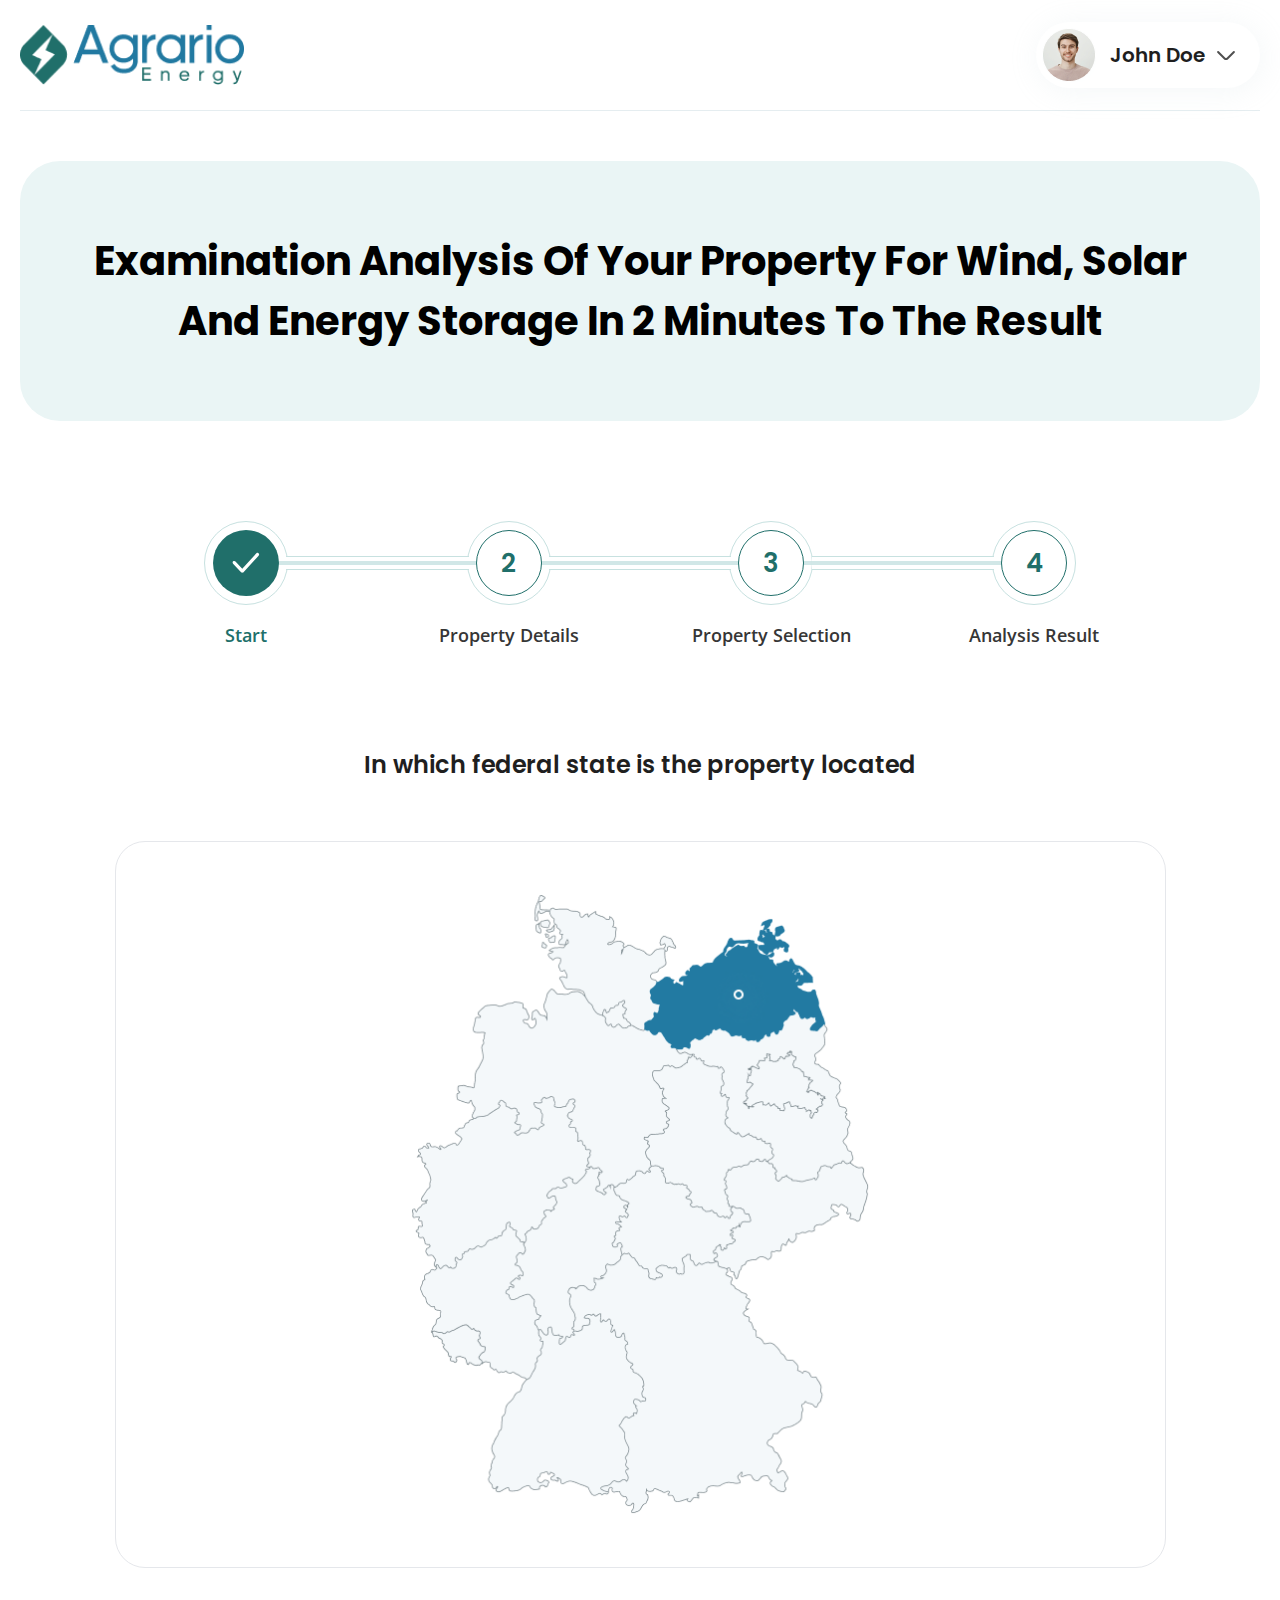
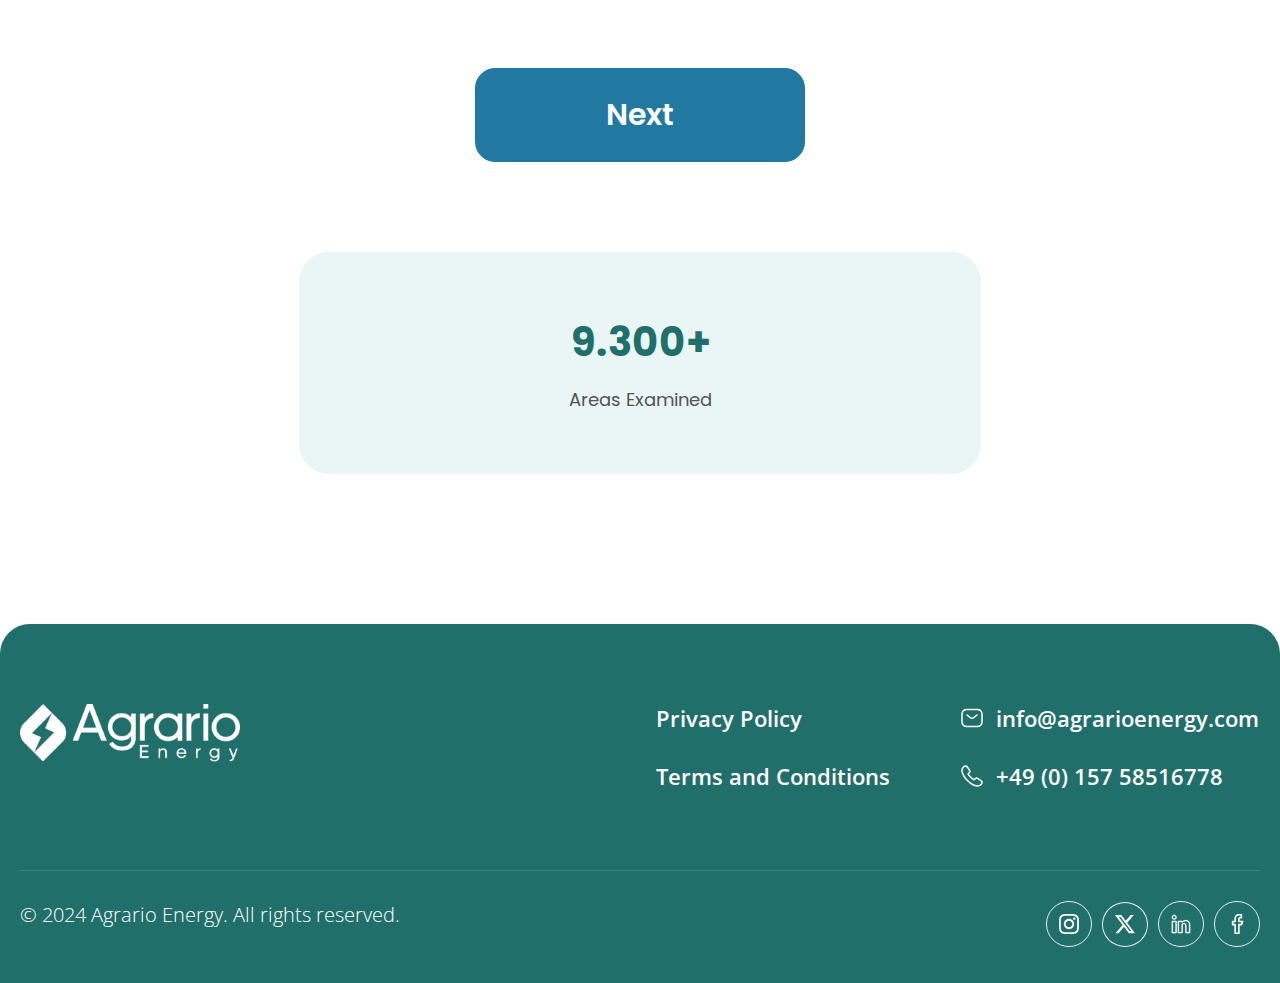
==== src/index.html @ be59f646 "v1" ====
<!DOCTYPE html>
<html lang="en">

<head>
    <meta charset="UTF-8">
    <meta name="viewport" content="width=device-width, initial-scale=1.0">

    <!-- google font  -->
    <link rel="preconnect" href="https://fonts.googleapis.com">
    <link rel="preconnect" href="https://fonts.gstatic.com" crossorigin>
    <link
        href="https://fonts.googleapis.com/css2?family=Open+Sans:ital,wght@0,300..800;1,300..800&family=Poppins:ital,wght@0,100;0,200;0,300;0,400;0,500;0,600;0,700;0,800;0,900;1,100;1,200;1,300;1,400;1,500;1,600;1,700;1,800;1,900&display=swap"
        rel="stylesheet">
    <title>Agrario</title>
    <link rel="stylesheet" href="./css/style.min.css">
</head>

<body>
    <!-- header start here  -->
    <header class="container px-5 font-poppins">
        <div class="flex items-center justify-end md:justify-between py-[22px] gap-14 md:gap-0 md:border-b border-b-gray-1">
            <div>
                <img src="./img/logo.png" class="w-[160px] md:w-56" alt="Logo">
            </div>
            <div class="relative">
                <!-- Profile Section with ID -->
                <div id="profileSection"
                    class="w-[44px] md:w-56 flex items-center gap-3.5 shadow-userboxshadow rounded-[60px] p-[6px] cursor-pointer"
                    onclick="toggleDropdown()">
                    <div><img src="./img/user.png" class="w-[44px] md:w-[54px]" alt="User"></div>
                    <div class="hidden md:flex items-center gap-2">
                        <h3 class="font-semibold text-black-1 text-xl">John Doe</h3>
                        <img src="./img/dropdown.svg" alt="Dropdown">
                    </div>
                </div>
    
                <!-- Dropdown Menu -->
                <div id="dropdownMenu"
                    class="absolute right-0 mt-2 w-48 bg-white border border-gray-200 rounded-lg shadow-lg hidden">
                    <ul class="py-2">
                        <li><a href="#" class="block px-4 py-2 text-gray-700 hover:bg-gray-100">Profile</a></li>
                        <li><a href="#" class="block px-4 py-2 text-gray-700 hover:bg-gray-100">Settings</a></li>
                        <li><a href="#" class="block px-4 py-2 text-gray-700 hover:bg-gray-100">Logout</a></li>
                    </ul>
                </div>
            </div>
        </div>
    </header>

    <main class="font-poppins">
        <!-- Examination start here -->
        <section class="pt-[8px] md:pt-8 lg:py-[50px] container px-5 ">
            <div class="bg-gray-2 rounded-3xl lg:rounded-[40px]">
                <h1
                    class="text-center font-semibold lg:font-bold text-[26px] lg:text-[32px] xl:text-[40px] max-w-6xl mx-auto px-5 py-[30px] lg:py-[70px] capitalize">
                    Examination analysis of your
                    property for wind, solar and energy storage In 2 minutes to the result</h1>
            </div>
        </section>

        <!-- wrapper  -->
        <div>
            <!-- Steps top start  -->
            <div class="py-10 xl:py-[50px] max-w-[1051px] mx-auto px-5 lg:px-0">
                <div
                    class="flex justify-between relative max-w-[335px] md:max-w-[728px] lg:max-w-[1004px] xl:max-w-full mx-auto">
                    <!-- start -->
                    <div id="step1-indicator" class="step-indicator flex-1">
                        <div class="relative">
                            <!-- img part  -->
                            <div
                                class="border border-[#C7E1E0] rounded-[50%] p-1 lg:p-2 w-[38px] h-[38px] lg:w-[84px] lg:h-[84px] mx-auto">
                                <span class="bg-green-1 rounded-[50%] w-full h-full flex items-center justify-center">
                                    <img src="./img/checkmark.svg" class="w-[18px] lg:w-10" alt="checkmark">
                                </span>

                            </div>
                            <!-- inner indicator  -->
                            <div
                                class="w-[57%] md:w-[82%] left-[72%] md:left-[59%] lg:w-[170.5px] xl:w-[182.5px] absolute top-1/2 lg:left-[166.5px] xl:left-[171.5px] -translate-y-1/2 z-10 border-t border-b border-[#C7E1E0] py-[2px] md:py-1 bg-white">
                                <span class="inner-indicator block h-[2px] md:h-1"></span>
                            </div>
                        </div>
                        <!-- step title  -->
                        <h4
                            class="text-center mt-4 font-semibold text-[12px] lg:text-lg text-gray-3 capitalize font-opensans">
                            start</h4>
                    </div>
                    <!-- property details -->
                    <div id="step2-indicator" class="step-indicator flex-1 ">
                        <div class="relative">
                            <!-- will be img part -->
                            <div
                                class="border border-[#C7E1E0] rounded-[50%] p-1 lg:p-2 w-[38px] h-[38px] lg:w-[84px] lg:h-[84px] mx-auto">
                                <span
                                    class="border border-green-1 bg-white rounded-[50%] w-full h-full flex items-center justify-center text-sm lg:text-[26px] text-green-1 font-medium lg:font-semibold">2</span>
                            </div>
                            <!-- inner indicator  -->
                            <div
                                class="w-[57%] md:w-[82%] left-[72%] md:left-[59%] lg:w-[170.5px] xl:w-[182.5px] absolute top-1/2 lg:left-[166.5px] xl:left-[171.5px] -translate-y-1/2 z-10 border-t border-b border-[#C7E1E0] py-[2px] md:py-1 bg-white">
                                <span class="inner-indicator block h-[2px] md:h-1"></span>
                            </div>
                        </div>
                        <!-- step title  -->
                        <h4
                            class="text-center mt-4 font-semibold text-[12px] lg:text-lg text-gray-3 capitalize font-opensans">
                            property details</h4>
                    </div>
                    <!-- property selection -->
                    <div id="step3-indicator" class="step-indicator flex-1 relative">
                        <div class="relative">
                            <div
                                class="border border-[#C7E1E0] rounded-[50%] p-1 lg:p-2 w-[38px] h-[38px] lg:w-[84px] lg:h-[84px] mx-auto">
                                <span
                                    class="border border-green-1 bg-white rounded-[50%] w-full h-full flex items-center justify-center text-sm lg:text-[26px] text-green-1 font-medium lg:font-semibold">3</span>
                            </div>
                            <div
                                class="w-[57%] md:w-[82%] left-[71%] md:left-[59%] lg:w-[170.5px] xl:w-[182.5px] absolute top-1/2 lg:left-[166.5px] xl:left-[171.5px] -translate-y-1/2 z-10 border-t border-b border-[#C7E1E0] py-[2px] md:py-1 bg-white">
                                <span class="inner-indicator block h-[2px] md:h-1"></span>
                            </div>
                        </div>
                        <h4
                            class="text-center mt-4 font-semibold text-[12px] lg:text-lg text-gray-3 capitalize font-opensans">
                            property
                            selection</h4>
                    </div>
                    <!-- analysis result -->
                    <div id="step4-indicator" class="step-indicator flex-1  self-end">
                        <div
                            class="border border-[#C7E1E0] rounded-[50%] p-1 lg:p-2 w-[38px] h-[38px] lg:w-[84px] lg:h-[84px] mx-auto">
                            <span
                                class="border border-green-1 bg-white rounded-[50%] w-full h-full flex items-center justify-center text-sm lg:text-[26px] text-green-1 font-medium lg:font-semibold">4</span>
                        </div>
                        <h4
                            class="text-center mt-4 font-semibold text-[12px] lg:text-lg text-gray-3 capitalize font-opensans">
                            analysis
                            result</h4>
                    </div>
                    <!-- main bar  -->
                    <span
                        class="main-progress-bar block bg-[#D1E7E7] w-[76%] absolute top-[21%] md:top-[27%] lg:top-[33%] left-1/2 -translate-x-1/2 -translate-y-1/2 -z-10 h-[2px] md:h-1">
                        <span class="block bg-green-1 w-[0%] h-full"></span>
                    </span>
                </div>
            </div>
            <!-- Steps top end -->


            <!-- steps wrapper start  -->
            <div class="">
                <!-- single item start  -->
                <div id="step1" class="step-content">
                    <div class="lg:py-[50px] max-w-[1051px] mx-auto px-5 lg:px-0">
                        <h2 class="text-base md:text-2xl text-black-1 font-semibold text-center">In which federal state
                            is
                            the
                            property located
                        </h2>
                        <div
                            class="max-w-[1051px] border border-[max-w-[1051px]] rounded-[30px] flex items-center justify-center py-8 md:py-[53px] mt-[30px] lg:mt-[60px]">
                            <img src="./img/map.png" class="max-w-[221px] md:max-w-[457px]" alt="Map">
                        </div>


                    </div>
                    <div class="py-10 lg:py-0 xl:py-[50px] text-center">
                        <button onclick="nextStep()"
                            class="text-white text-[22px] xl:text-3xl font-semibold px-[130px] py-[22px] lg:py-[28px] bg-green-2 hover:bg-black-1 rounded-[20px] inline-block border border-green-2">Next</button>
                    </div>

                </div>
                <!-- single item end  -->
                <!-- single item start  -->
                <div id="step2" class="step-content hidden">
                    <div class="lg:py-[50px] container px-5">
                        <h2 class="text-base md:text-2xl text-black-1 font-semibold text-center">Which category best
                            fits
                            your property?
                        </h2>
                        <div
                            class="flex gap-2 md:gap-5 xl:gap-8 2xl:gap-10 mt-9 lg:mt-[60px] overflow-x-scroll lg:overflow-hidden">
                            <div
                                class="flex-shrink-0 w-[45%] sm:w-[50%] lg:w-[23%] p-[7px] lg:p-4 pb-[6px] shadow-userboxshadow rounded-[20px] lg:rounded-[30px] border border-[#E7F2F8]">
                                <img src="./img/arable-land.png" class="w-full rounded-2xl lg:rounded-[26px]"
                                    alt="arable-land">
                                <h2
                                    class="py-[14px] lg:py-8 text-center font-semibold capitalize text-base lg:text-lg 2xl:text-2xl text-gray-3">
                                    arable land</h2>
                            </div>
                            <div
                                class="flex-shrink-0 w-[45%] sm:w-[50%] lg:w-[23%] p-[7px] lg:p-4 pb-[6px] shadow-userboxshadow rounded-[20px] lg:rounded-[30px] border border-[#E7F2F8]">
                                <img src="./img/grassland.png" class="w-full rounded-2xl lg:rounded-[26px]"
                                    alt="grassland">
                                <h2
                                    class="py-[14px] lg:py-8 text-center font-semibold capitalize text-base lg:text-lg 2xl:text-2xl text-gray-3">
                                    grassland</h2>
                            </div>
                            <div
                                class="flex-shrink-0 w-[45%] sm:w-[50%] lg:w-[23%] p-[7px] lg:p-4 pb-[6px] shadow-userboxshadow rounded-[20px] lg:rounded-[30px] border border-[#E7F2F8]">
                                <img src="./img/wald.png" class="w-full rounded-2xl lg:rounded-[26px]" alt="wald">
                                <h2
                                    class="py-[14px] lg:py-8 text-center font-semibold capitalize text-base lg:text-lg 2xl:text-2xl text-gray-3">
                                    Wald</h2>
                            </div>
                            <div
                                class="flex-shrink-0 w-[45%] sm:w-[50%] lg:w-[23%] p-[7px] lg:p-4 pb-[6px] shadow-userboxshadow rounded-[20px] lg:rounded-[30px] border border-[#E7F2F8]">
                                <img src="./img/miscellaneous.png" class="w-full rounded-2xl lg:rounded-[26px]"
                                    alt="Miscellaneous">
                                <h2
                                    class="py-[14px] lg:py-8 text-center font-semibold capitalize text-base lg:text-lg 2xl:text-2xl text-gray-3">
                                    Miscellaneous</h2>
                            </div>
                        </div>

                    </div>
                    <div class="py-10 lg:py-0 xl:py-[50px] max-w-[682px] mx-auto px-5">
                        <div class="flex flex-col-reverse md:flex-row items-center justify-between gap-[22px] text-center">
                            <button onclick="previousStep()"
                                class="w-full md:w-auto text-green-2 hover:text-white text-[22px] xl:text-3xl font-semibold flex-1 py-[22px] lg:py-[28px] bg-transparent hover:bg-black-1 rounded-[20px] block border border-green-2">Back</button>
                            <button onclick="nextStep()"
                                class="w-full md:w-auto text-white text-[22px] xl:text-3xl font-semibold flex-1 py-[22px] lg:py-[28px] bg-green-2 hover:bg-black-1 rounded-[20px] block border border-green-2">Next</button>
                        </div>
                    </div>
                    
                </div>
                <!-- single item end  -->
                <!-- single item start  -->
                <div id="step3" class="step-content hidden">
                    <div class="lg:py-[50px] container px-5">
                        <h2 class="text-base md:text-2xl text-black-1 font-semibold text-center">Select your parcel on
                            the
                            map for
                            inspection
                        </h2>
                        <div class="mt-[30px] lg:mt-[60px]">
                            <img src="./img/googlemap1.png" class="w-full" alt="Google Map">
                        </div>


                    </div>
                    <div class="py-10 lg:py-0 xl:py-[50px] max-w-[682px] mx-auto px-5">
                        <div class="flex flex-col-reverse md:flex-row items-center justify-between gap-[22px] text-center">
                            <button onclick="previousStep()"
                                class="w-full md:w-auto text-green-2 hover:text-white text-[22px] xl:text-3xl font-semibold flex-1 py-[22px] lg:py-[28px] bg-transparent hover:bg-black-1 rounded-[20px] block border border-green-2">Back</button>
                            <button onclick="nextStep()"
                                class="w-full md:w-auto text-white text-[22px] xl:text-3xl font-semibold flex-1 py-[22px] lg:py-[28px] bg-green-2 hover:bg-black-1 rounded-[20px] block border border-green-2">Next</button>
                        </div>
                    </div>
                    
                </div>
                <!-- single item end  -->
                <!-- single item start  -->
                <div id="step4" class="step-content hidden">
                    <div class="lg:py-[50px] container px-5">
                        <div class="">
                            <img src="./img/googlemap3.png" class="w-full" alt="Google Map">
                        </div>
                    </div>
                    <div class="py-[50px] 2xl:pb-[150px] container px-5">
                        <div class="shadow-userboxshadow border border-[#E7F2F8] rounded-[30px] p-5 xl:p-10">
                            <!-- table box  -->
                            <div
                                class="grid grid-cols-1 lg:grid-cols-6 border border-[#C1D7E1] rounded-2xl lg:rounded-[20px]">
                                <div class="flex flex-row lg:flex-col">
                                    <p
                                        class="text-gray-3 font-opensans text-[15px] xl:text-lg font-normal p-5 xl:ps-10 lg:py-[29px] border-r border-b lg:border-b-0 border-[#C1D7E1] flex-1">
                                        Federal State
                                    </p>
                                    <h3
                                        class="text-gray-3 font-opensans text-[15px] xl:text-xl font-semibold p-5 xl:ps-10 lg:py-[29px] border-b lg:border-b-0 lg:border-t lg:border-r border-[#C1D7E1] flex-1">
                                        NRW</h3>
                                </div>
                                <div class="flex flex-row lg:flex-col">
                                    <p
                                        class="text-gray-3 font-opensans text-[15px] xl:text-lg font-normal p-5 xl:ps-10 lg:py-[29px] border-r border-b lg:border-b-0 border-[#C1D7E1] flex-1">
                                        Community</p>
                                    <h3
                                        class=" tex-gray-3 font-opensans text-[15px] xl:text-xl font-semibold p-5 xl:ps-10 lg:py-[29px] border-b lg:border-b-0 lg:border-t lg:border-r border-[#C1D7E1] flex-1">
                                        Wusthausen</h3>
                                </div>
                                <div class="flex flex-row lg:flex-col">
                                    <p
                                        class="text-gray-3 font-opensans text-[15px] xl:text-lg font-normal p-5 xl:ps-10 lg:py-[29px] border-r border-b lg:border-b-0 border-[#C1D7E1] flex-1">
                                        District
                                    </p>
                                    <h3
                                        class=" tex-gray-3 font-opensans text-[15px] xl:text-xl font-semibold p-5 xl:ps-10 lg:py-[29px] border-b lg:border-b-0 lg:border-t lg:border-r border-[#C1D7E1] flex-1">
                                        Wusthausen</h3>
                                </div>
                                <div class="flex flex-row lg:flex-col">
                                    <p
                                        class="text-gray-3 font-opensans text-[15px] xl:text-lg font-normal p-5 xl:ps-10 lg:py-[29px] border-r border-b lg:border-b-0 border-[#C1D7E1] flex-1">
                                        Hallway</p>
                                    <h3
                                        class=" tex-gray-3 font-opensans text-[15px] xl:text-xl font-semibold p-5 xl:ps-10 lg:py-[29px] border-b lg:border-b-0 lg:border-t lg:border-r border-[#C1D7E1] flex-1">
                                        2
                                    </h3>
                                </div>
                                <div class="flex flex-row lg:flex-col">
                                    <p
                                        class="text-gray-3 font-opensans text-[15px] xl:text-lg font-normal p-5 xl:ps-10 lg:py-[29px] border-r border-b lg:border-b-0 border-[#C1D7E1] flex-1">
                                        Parcel Of Land</p>
                                    <h3
                                        class=" tex-gray-3 font-opensans text-[15px] xl:text-xl font-semibold p-5 xl:ps-10 lg:py-[29px] border-b lg:border-b-0 lg:border-t lg:border-r border-[#C1D7E1] flex-1">
                                        36/5</h3>
                                </div>
                                <div class="flex flex-row lg:flex-col">
                                    <p
                                        class="text-gray-3 font-opensans text-[15px] xl:text-lg font-normal p-5 xl:ps-10 lg:py-[29px] border-r lg:border-r-0  border-[#C1D7E1] flex-1">
                                        Size</p>
                                    <h3
                                        class="text-gray-3 font-opensans text-[15px] xl:text-xl font-semibold p-5 xl:ps-10 lg:py-[29px]  lg:border-t border-[#C1D7E1] flex-1">
                                        15.231m2
                                    </h3>
                                </div>
                            </div>
                            <!-- bar  -->
                            <div class="">
                                <h2 class="text-lg lg:text-2xl text-black-1 font-semibold text-center pt-10 xl:pt-[70px] pb-5 lg:pb-10 capitalize">
                                    The
                                    analysis runs
                                </h2>
                                <div
                                    class="bg-[#F4F8FA] py-5 lg:py-[60px] px-5 xl:px-[90px] rounded-2xl lg:rounded-[30px] grid grid-cols-1 md:grid-cols-2 gap-x-[60px] 2xl:gap-x-[130px] md:gap-y-10 gap-y-[30px] 2xl:gap-y-[60px]">
                                    <!-- single item  -->
                                    <div class="space-y-4 lg:space-y-5">
                                        <p class="font-opensans font-semibold text-[15px] lg:text-lg 2xl:text-xl text-gray-3 capitalize">Property
                                            cadastre</p>
                                        <span class="block bg-[#B5DBD9] h-[10px] lg:h-4 rounded-[60px]">
                                            <span class="block bg-green-1 w-1/2 h-[10px] lg:h-4 rounded-[60px]"></span>
                                        </span>
                                    </div>
                                    <!-- single item  -->
                                    <div class="space-y-4 lg:space-y-5">
                                        <p class="font-opensans font-semibold text-[15px] lg:text-lg 2xl:text-xl text-gray-3 capitalize">Editing</p>
                                        <span class="block bg-[#B5DBD9] h-[10px] lg:h-4 rounded-[60px]">
                                            <span class="block bg-green-1 w-[90%] h-[10px] lg:h-4 rounded-[60px]"></span>
                                        </span>
                                    </div>
                                    <!-- single item  -->
                                    <div class="space-y-4 lg:space-y-5">
                                        <p class="font-opensans font-semibold text-[15px] lg:text-lg 2xl:text-xl text-gray-3 capitalize">Soil
                                            quality</p>
                                        <span class="block bg-[#B5DBD9] h-[10px] lg:h-4 rounded-[60px]">
                                            <span class="block bg-green-1 w-[60%] h-[10px] lg:h-4 rounded-[60px]"></span>
                                        </span>
                                    </div>
                                    <!-- single item  -->
                                    <div class="space-y-4 lg:space-y-5">
                                        <p class="font-opensans font-semibold text-[15px] lg:text-lg 2xl:text-xl text-gray-3 capitalize">Nature and
                                            environmental protection</p>
                                        <span class="block bg-[#B5DBD9] h-[10px] lg:h-4 rounded-[60px]">
                                            <span class="block bg-green-1 w-[70%] h-[10px] lg:h-4 rounded-[60px]"></span>
                                        </span>
                                    </div>
                                    <!-- single item  -->
                                    <div class="space-y-4 lg:space-y-5">
                                        <p class="font-opensans font-semibold text-[15px] lg:text-lg 2xl:text-xl text-gray-3 capitalize">River
                                            network &
                                            infrastructure</p>
                                        <span class="block bg-[#B5DBD9] h-[10px] lg:h-4 rounded-[60px]">
                                            <span class="block bg-green-1 w-[20%] h-[10px] lg:h-4 rounded-[60px]"></span>
                                        </span>
                                    </div>
                                    <!-- single item  -->
                                    <div class="space-y-4 lg:space-y-5">
                                        <p class="font-opensans font-semibold text-[15px] lg:text-lg 2xl:text-xl text-gray-3 capitalize">Energy trip
                                        </p>
                                        <span class="block bg-[#B5DBD9] h-[10px] lg:h-4 rounded-[60px]">
                                            <span class="block bg-green-1 w-[45%] h-[10px] lg:h-4 rounded-[60px]"></span>
                                        </span>
                                    </div>
                            
                                </div>
                            </div>
                        </div>
                    </div>
                </div>
                <!-- single item end  -->



            </div>
            <!-- steps wrapper end -->
            <!-- Step Content -->
        </div>
        <!-- wrapper  -->

        <section class="lg:mt-10 mb-[50px] xl:mb-[150px] max-w-[682px] mx-auto px-5 sm:px-0">

            <div
                class="bg-gray-2 rounded-[30px] py-[30px] lg:py-[60px] text-center">
                <h3 class="text-[32px] lg:text-[40px] font-bold text-green-1">9.300+</h3>
                <p class="text-lg font-normal text-black-2 capitalize pt-3.5">areas examined</p>
            </div>
        </section>

    </main>

    <!-- footer start here  -->
    <footer class="bg-green-1 rounded-t-[20px] lg:rounded-t-[30px] font-opensans text-white">
        <div class="container px-5">
            <div
                class="py-10 lg:py-20 2xl:py-[111px] flex justify-between flex-col lg:flex-row gap-10 lg:gap-8 border-b border-b-[#2C857F]">
                <div class="w-full lg:w-1/2">
                    <img src="./img/footerLogo.png" class="w-[180px] lg:w-[220px] 2xl:w-[300px] mx-auto lg:ml-0"
                        alt="Footer-Logo">
                </div>
                <div
                    class="w-full lg:w-1/2 flex justify-between flex-col lg:flex-row gap-[30px] text-base lg:text-lg xl:text-[22px] font-semibold">
                    <div class="w-full lg:w-[195px] xl:w-[234px]">
                        <ul class="space-y-[30px] lg:space-y-[30px] 2xl:space-y-[70px] text-center lg:text-start">
                            <li><a href="#" class="hover:text-black-1">Privacy Policy</a></li>
                            <li><a href="#" class="hover:text-black-1">Terms and Conditions</a></li>
                        </ul>
                    </div>
                    <div class="w-full lg:w-[212px] xl:w-[300px]">
                        <ul class="space-y-[30px] lg:space-y-[30px] 2xl:space-y-[70px]">
                            <li><a href="maito:info@agrarioenergy.com"
                                    class="flex items-center gap-2 xl:gap-3 justify-center lg:justify-start">
                                    <span><img src="./img/email.svg" class="w-6" alt="email"></span>
                                    <span>info@agrarioenergy.com</span>
                                </a></li>
                            <li><a href="tel:+49 (0) 157 58516778"
                                    class="flex items-center gap-2 xl:gap-3 justify-center lg:justify-start">
                                    <span><img src="./img/call.svg" class="w-6" alt="Phone"></span>
                                    <span>+49 (0) 157 58516778</span>
                                </a></li>
                        </ul>
                    </div>
                </div>
            </div>
            <div class="py-10 lg:py-[30px] flex justify-between flex-col-reverse lg:flex-row gap-[30px]">
                <div class="flex-1">
                    <p class="text-base lg:text-xl font-light text-center lg:text-start">© 2024 Agrario Energy. All
                        rights reserved.</p>
                </div>
                <div class="flex-1">
                    <ul class="flex items-center justify-center lg:justify-end gap-[10px]">
                        <li>
                            <a href="#"
                                class="border border-[#E8EEF2] hover:border-black-1 inline-block p-3 rounded-[50%] hover:bg-black-1">
                                <img src="./img/instagram.svg" class="w-5" alt="Instragram">
                            </a>
                        </li>
                        <li>
                            <a href="#"
                                class="border border-[#E8EEF2] hover:border-black-1 inline-block p-3 rounded-[50%] hover:bg-black-1">
                                <img src="./img/twitter.svg" class="w-5" alt="twitter">
                            </a>
                        </li>
                        <li>
                            <a href="#"
                                class="border border-[#E8EEF2] hover:border-black-1 inline-block p-3 rounded-[50%] hover:bg-black-1">
                                <img src="./img/linkedin.svg" class="w-5" alt="linkedin">
                            </a>
                        </li>
                        <li>
                            <a href="#"
                                class="border border-[#E8EEF2] hover:border-black-1 inline-block p-3 rounded-[50%] hover:bg-black-1">
                                <img src="./img/facebook.svg" class="w-5" alt="facebook">
                            </a>
                        </li>
                    </ul>
                </div>
            </div>
        </div>
    </footer>
    
    <script src="./js/dropDown.js"></script>
    <script src="./js/step.js"></script>
</body>

</html>
---- src/css/style.min.css ----
/*! tailwindcss v3.3.4 | MIT License | https://tailwindcss.com*/*,:after,:before{box-sizing:border-box;border:0 solid #e5e7eb}:after,:before{--tw-content:""}html{line-height:1.5;-webkit-text-size-adjust:100%;-moz-tab-size:4;-o-tab-size:4;tab-size:4;font-family:ui-sans-serif,system-ui,-apple-system,BlinkMacSystemFont,Segoe UI,Roboto,Helvetica Neue,Arial,Noto Sans,sans-serif,Apple Color Emoji,Segoe UI Emoji,Segoe UI Symbol,Noto Color Emoji;font-feature-settings:normal;font-variation-settings:normal}body{margin:0;line-height:inherit}hr{height:0;color:inherit;border-top-width:1px}abbr:where([title]){-webkit-text-decoration:underline dotted;text-decoration:underline dotted}h1,h2,h3,h4,h5,h6{font-size:inherit;font-weight:inherit}a{color:inherit;text-decoration:inherit}b,strong{font-weight:bolder}code,kbd,pre,samp{font-family:ui-monospace,SFMono-Regular,Menlo,Monaco,Consolas,Liberation Mono,Courier New,monospace;font-size:1em}small{font-size:80%}sub,sup{font-size:75%;line-height:0;position:relative;vertical-align:initial}sub{bottom:-.25em}sup{top:-.5em}table{text-indent:0;border-color:inherit;border-collapse:collapse}button,input,optgroup,select,textarea{font-family:inherit;font-feature-settings:inherit;font-variation-settings:inherit;font-size:100%;font-weight:inherit;line-height:inherit;color:inherit;margin:0;padding:0}button,select{text-transform:none}[type=button],[type=reset],[type=submit],button{-webkit-appearance:button;background-color:initial;background-image:none}:-moz-focusring{outline:auto}:-moz-ui-invalid{box-shadow:none}progress{vertical-align:initial}::-webkit-inner-spin-button,::-webkit-outer-spin-button{height:auto}[type=search]{-webkit-appearance:textfield;outline-offset:-2px}::-webkit-search-decoration{-webkit-appearance:none}::-webkit-file-upload-button{-webkit-appearance:button;font:inherit}summary{display:list-item}blockquote,dd,dl,figure,h1,h2,h3,h4,h5,h6,hr,p,pre{margin:0}fieldset{margin:0}fieldset,legend{padding:0}menu,ol,ul{list-style:none;margin:0;padding:0}dialog{padding:0}textarea{resize:vertical}input::-moz-placeholder,textarea::-moz-placeholder{opacity:1;color:#9ca3af}input::placeholder,textarea::placeholder{opacity:1;color:#9ca3af}[role=button],button{cursor:pointer}:disabled{cursor:default}audio,canvas,embed,iframe,img,object,svg,video{display:block;vertical-align:middle}img,video{max-width:100%;height:auto}[hidden]{display:none}*,::backdrop,:after,:before{--tw-border-spacing-x:0;--tw-border-spacing-y:0;--tw-translate-x:0;--tw-translate-y:0;--tw-rotate:0;--tw-skew-x:0;--tw-skew-y:0;--tw-scale-x:1;--tw-scale-y:1;--tw-pan-x: ;--tw-pan-y: ;--tw-pinch-zoom: ;--tw-scroll-snap-strictness:proximity;--tw-gradient-from-position: ;--tw-gradient-via-position: ;--tw-gradient-to-position: ;--tw-ordinal: ;--tw-slashed-zero: ;--tw-numeric-figure: ;--tw-numeric-spacing: ;--tw-numeric-fraction: ;--tw-ring-inset: ;--tw-ring-offset-width:0px;--tw-ring-offset-color:#fff;--tw-ring-color:#3b82f680;--tw-ring-offset-shadow:0 0 #0000;--tw-ring-shadow:0 0 #0000;--tw-shadow:0 0 #0000;--tw-shadow-colored:0 0 #0000;--tw-blur: ;--tw-brightness: ;--tw-contrast: ;--tw-grayscale: ;--tw-hue-rotate: ;--tw-invert: ;--tw-saturate: ;--tw-sepia: ;--tw-drop-shadow: ;--tw-backdrop-blur: ;--tw-backdrop-brightness: ;--tw-backdrop-contrast: ;--tw-backdrop-grayscale: ;--tw-backdrop-hue-rotate: ;--tw-backdrop-invert: ;--tw-backdrop-opacity: ;--tw-backdrop-saturate: ;--tw-backdrop-sepia: }.container{width:100%;margin-right:auto;margin-left:auto}@media (min-width:640px){.container{max-width:640px}}@media (min-width:768px){.container{max-width:768px}}@media (min-width:1024px){.container{max-width:1024px}}@media (min-width:1280px){.container{max-width:1280px}}@media (min-width:1536px){.container{max-width:1536px}}.absolute{position:absolute}.relative{position:relative}.-right-1{right:-.25rem}.-right-2{right:-.5rem}.-top-2{top:-.5rem}.-top-3{top:-.75rem}.left-1\/2{left:50%}.left-\[71\%\]{left:71%}.left-\[72\%\]{left:72%}.right-0{right:0}.right-3{right:.75rem}.right-\[18px\]{right:18px}.top-1\/2{top:50%}.top-\[21\%\]{top:21%}.top-\[27px\]{top:27px}.top-\[40px\]{top:40px}.-z-10{z-index:-10}.z-10{z-index:10}.z-50{z-index:50}.mx-auto{margin-left:auto;margin-right:auto}.mb-\[10px\]{margin-bottom:10px}.mb-\[50px\]{margin-bottom:50px}.ms-1{margin-inline-start:.25rem}.ms-1\.5{margin-inline-start:.375rem}.mt-10{margin-top:2.5rem}.mt-14{margin-top:3.5rem}.mt-2{margin-top:.5rem}.mt-4{margin-top:1rem}.mt-5{margin-top:1.25rem}.mt-9{margin-top:2.25rem}.mt-\[10px\]{margin-top:10px}.mt-\[22px\]{margin-top:22px}.mt-\[26px\]{margin-top:26px}.mt-\[30px\]{margin-top:30px}.block{display:block}.inline-block{display:inline-block}.flex{display:flex}.table{display:table}.grid{display:grid}.hidden{display:none}.h-5{height:1.25rem}.h-8{height:2rem}.h-\[10px\]{height:10px}.h-\[2px\]{height:2px}.h-\[38px\]{height:38px}.h-\[50px\]{height:50px}.h-\[70px\]{height:70px}.h-\[84px\]{height:84px}.h-full{height:100%}.max-h-0{max-height:0}.w-1\/2{width:50%}.w-48{width:12rem}.w-5{width:1.25rem}.w-6{width:1.5rem}.w-8{width:2rem}.w-9{width:2.25rem}.w-\[0\%\]{width:0}.w-\[100\%\]{width:100%}.w-\[135px\]{width:135px}.w-\[160px\]{width:160px}.w-\[180px\]{width:180px}.w-\[18px\]{width:18px}.w-\[20\%\]{width:20%}.w-\[25px\]{width:25px}.w-\[30\%\]{width:30%}.w-\[35\%\]{width:35%}.w-\[38px\]{width:38px}.w-\[44px\]{width:44px}.w-\[45\%\]{width:45%}.w-\[48\%\]{width:48%}.w-\[49\%\]{width:49%}.w-\[50px\]{width:50px}.w-\[57\%\]{width:57%}.w-\[60\%\]{width:60%}.w-\[65\%\]{width:65%}.w-\[70\%\]{width:70%}.w-\[70px\]{width:70px}.w-\[76\%\]{width:76%}.w-\[84px\]{width:84px}.w-\[90\%\]{width:90%}.w-full{width:100%}.max-w-6xl{max-width:72rem}.max-w-\[1008px\]{max-width:1008px}.max-w-\[1015px\]{max-width:1015px}.max-w-\[1024px\]{max-width:1024px}.max-w-\[1051px\]{max-width:1051px}.max-w-\[1108px\]{max-width:1108px}.max-w-\[1206px\]{max-width:1206px}.max-w-\[1289px\]{max-width:1289px}.max-w-\[205px\]{max-width:205px}.max-w-\[221px\]{max-width:221px}.max-w-\[265px\]{max-width:265px}.max-w-\[335px\]{max-width:335px}.max-w-\[588px\]{max-width:588px}.max-w-\[682px\]{max-width:682px}.max-w-\[726px\]{max-width:726px}.max-w-\[750px\]{max-width:750px}.max-w-\[95\%\]{max-width:95%}.max-w-\[990px\]{max-width:990px}.flex-1{flex:1 1 0%}.flex-shrink-0{flex-shrink:0}.-translate-x-1\/2{--tw-translate-x:-50%}.-translate-x-1\/2,.-translate-y-1\/2{transform:translate(var(--tw-translate-x),var(--tw-translate-y)) rotate(var(--tw-rotate)) skewX(var(--tw-skew-x)) skewY(var(--tw-skew-y)) scaleX(var(--tw-scale-x)) scaleY(var(--tw-scale-y))}.-translate-y-1\/2{--tw-translate-y:-50%}.cursor-pointer{cursor:pointer}.grid-cols-1{grid-template-columns:repeat(1,minmax(0,1fr))}.grid-cols-3{grid-template-columns:repeat(3,minmax(0,1fr))}.flex-row{flex-direction:row}.flex-col{flex-direction:column}.flex-col-reverse{flex-direction:column-reverse}.flex-wrap{flex-wrap:wrap}.items-center{align-items:center}.justify-end{justify-content:flex-end}.justify-center{justify-content:center}.justify-between{justify-content:space-between}.gap-10{gap:2.5rem}.gap-14{gap:3.5rem}.gap-2{gap:.5rem}.gap-3{gap:.75rem}.gap-3\.5{gap:.875rem}.gap-4{gap:1rem}.gap-5{gap:1.25rem}.gap-\[10px\]{gap:10px}.gap-\[15px\]{gap:15px}.gap-\[22px\]{gap:22px}.gap-\[30px\]{gap:30px}.gap-x-\[58px\]{-moz-column-gap:58px;column-gap:58px}.gap-x-\[60px\]{-moz-column-gap:60px;column-gap:60px}.gap-y-10{row-gap:2.5rem}.gap-y-6{row-gap:1.5rem}.gap-y-\[30px\]{row-gap:30px}.space-x-2>:not([hidden])~:not([hidden]){--tw-space-x-reverse:0;margin-right:calc(.5rem*var(--tw-space-x-reverse));margin-left:calc(.5rem*(1 - var(--tw-space-x-reverse)))}.space-y-2>:not([hidden])~:not([hidden]){--tw-space-y-reverse:0;margin-top:calc(.5rem*(1 - var(--tw-space-y-reverse)));margin-bottom:calc(.5rem*var(--tw-space-y-reverse))}.space-y-3>:not([hidden])~:not([hidden]){--tw-space-y-reverse:0;margin-top:calc(.75rem*(1 - var(--tw-space-y-reverse)));margin-bottom:calc(.75rem*var(--tw-space-y-reverse))}.space-y-4>:not([hidden])~:not([hidden]){--tw-space-y-reverse:0;margin-top:calc(1rem*(1 - var(--tw-space-y-reverse)));margin-bottom:calc(1rem*var(--tw-space-y-reverse))}.space-y-5>:not([hidden])~:not([hidden]){--tw-space-y-reverse:0;margin-top:calc(1.25rem*(1 - var(--tw-space-y-reverse)));margin-bottom:calc(1.25rem*var(--tw-space-y-reverse))}.space-y-\[10px\]>:not([hidden])~:not([hidden]){--tw-space-y-reverse:0;margin-top:calc(10px*(1 - var(--tw-space-y-reverse)));margin-bottom:calc(10px*var(--tw-space-y-reverse))}.space-y-\[18px\]>:not([hidden])~:not([hidden]){--tw-space-y-reverse:0;margin-top:calc(18px*(1 - var(--tw-space-y-reverse)));margin-bottom:calc(18px*var(--tw-space-y-reverse))}.space-y-\[30px\]>:not([hidden])~:not([hidden]){--tw-space-y-reverse:0;margin-top:calc(30px*(1 - var(--tw-space-y-reverse)));margin-bottom:calc(30px*var(--tw-space-y-reverse))}.self-end{align-self:flex-end}.overflow-hidden{overflow:hidden}.overflow-x-auto{overflow-x:auto}.overflow-x-scroll{overflow-x:scroll}.rounded{border-radius:.25rem}.rounded-2xl{border-radius:1rem}.rounded-3xl{border-radius:1.5rem}.rounded-\[16px\]{border-radius:16px}.rounded-\[18px\]{border-radius:18px}.rounded-\[20px\]{border-radius:20px}.rounded-\[22px\]{border-radius:22px}.rounded-\[30px\]{border-radius:30px}.rounded-\[50\%\]{border-radius:50%}.rounded-\[60px\]{border-radius:60px}.rounded-\[6px\]{border-radius:6px}.rounded-lg{border-radius:.5rem}.rounded-xl{border-radius:.75rem}.rounded-t-\[20px\]{border-top-left-radius:20px;border-top-right-radius:20px}.border{border-width:1px}.border-y{border-top-width:1px}.border-b,.border-y{border-bottom-width:1px}.border-l{border-left-width:1px}.border-r{border-right-width:1px}.border-t{border-top-width:1px}.border-\[\#\#E9F0F3\]{border-color:##E9F0F3}.border-\[\#C1D7E1\]{--tw-border-opacity:1;border-color:rgb(193 215 225/var(--tw-border-opacity))}.border-\[\#C7E1E0\]{--tw-border-opacity:1;border-color:rgb(199 225 224/var(--tw-border-opacity))}.border-\[\#D2E2EA\]{--tw-border-opacity:1;border-color:rgb(210 226 234/var(--tw-border-opacity))}.border-\[\#D8E5EB\]{--tw-border-opacity:1;border-color:rgb(216 229 235/var(--tw-border-opacity))}.border-\[\#E4EDF0\]{--tw-border-opacity:1;border-color:rgb(228 237 240/var(--tw-border-opacity))}.border-\[\#E7F2F8\]{--tw-border-opacity:1;border-color:rgb(231 242 248/var(--tw-border-opacity))}.border-\[\#E8EEF2\]{--tw-border-opacity:1;border-color:rgb(232 238 242/var(--tw-border-opacity))}.border-\[max-w-\[1051px\]\]{border-color:max-w-[1051px]}.border-gray-200{--tw-border-opacity:1;border-color:rgb(229 231 235/var(--tw-border-opacity))}.border-green-1{--tw-border-opacity:1;border-color:rgb(32 111 106/var(--tw-border-opacity))}.border-green-2{--tw-border-opacity:1;border-color:rgb(33 121 161/var(--tw-border-opacity))}.border-b-\[\#2C857F\]{--tw-border-opacity:1;border-bottom-color:rgb(44 133 127/var(--tw-border-opacity))}.border-b-gray-1{--tw-border-opacity:1;border-bottom-color:rgb(229 237 240/var(--tw-border-opacity))}.bg-\[\#B5DBD9\]{--tw-bg-opacity:1;background-color:rgb(181 219 217/var(--tw-bg-opacity))}.bg-\[\#D1E7E7\]{--tw-bg-opacity:1;background-color:rgb(209 231 231/var(--tw-bg-opacity))}.bg-\[\#D9EBF3\]{--tw-bg-opacity:1;background-color:rgb(217 235 243/var(--tw-bg-opacity))}.bg-\[\#E9F8FF\]{--tw-bg-opacity:1;background-color:rgb(233 248 255/var(--tw-bg-opacity))}.bg-\[\#EAF5F5\]{--tw-bg-opacity:1;background-color:rgb(234 245 245/var(--tw-bg-opacity))}.bg-\[\#F4F8FA\]{--tw-bg-opacity:1;background-color:rgb(244 248 250/var(--tw-bg-opacity))}.bg-gray-2{--tw-bg-opacity:1;background-color:rgb(234 245 245/var(--tw-bg-opacity))}.bg-green-1{--tw-bg-opacity:1;background-color:rgb(32 111 106/var(--tw-bg-opacity))}.bg-green-2{--tw-bg-opacity:1;background-color:rgb(33 121 161/var(--tw-bg-opacity))}.bg-transparent{background-color:initial}.bg-white{--tw-bg-opacity:1;background-color:rgb(255 255 255/var(--tw-bg-opacity))}.p-1{padding:.25rem}.p-2{padding:.5rem}.p-3{padding:.75rem}.p-4{padding:1rem}.p-5{padding:1.25rem}.p-8{padding:2rem}.p-\[6px\]{padding:6px}.p-\[7px\]{padding:7px}.px-2{padding-left:.5rem;padding-right:.5rem}.px-3{padding-left:.75rem;padding-right:.75rem}.px-4{padding-left:1rem;padding-right:1rem}.px-5{padding-left:1.25rem;padding-right:1.25rem}.px-\[10px\]{padding-left:10px;padding-right:10px}.px-\[130px\]{padding-left:130px;padding-right:130px}.px-\[18px\]{padding-left:18px;padding-right:18px}.px-\[53px\]{padding-left:53px;padding-right:53px}.py-10{padding-top:2.5rem;padding-bottom:2.5rem}.py-2{padding-top:.5rem;padding-bottom:.5rem}.py-5{padding-top:1.25rem;padding-bottom:1.25rem}.py-6{padding-top:1.5rem;padding-bottom:1.5rem}.py-8{padding-top:2rem;padding-bottom:2rem}.py-\[14px\]{padding-top:14px;padding-bottom:14px}.py-\[17px\]{padding-top:17px;padding-bottom:17px}.py-\[18px\]{padding-top:18px;padding-bottom:18px}.py-\[22px\]{padding-top:22px;padding-bottom:22px}.py-\[2px\]{padding-top:2px;padding-bottom:2px}.py-\[30px\]{padding-top:30px;padding-bottom:30px}.py-\[50px\]{padding-top:50px;padding-bottom:50px}.pb-5{padding-bottom:1.25rem}.pb-8{padding-bottom:2rem}.pb-\[18px\]{padding-bottom:18px}.pb-\[50px\]{padding-bottom:50px}.pb-\[6px\]{padding-bottom:6px}.pl-10{padding-left:2.5rem}.pt-10{padding-top:2.5rem}.pt-3{padding-top:.75rem}.pt-3\.5{padding-top:.875rem}.pt-5{padding-top:1.25rem}.pt-6{padding-top:1.5rem}.pt-\[18px\]{padding-top:18px}.pt-\[22px\]{padding-top:22px}.pt-\[50px\]{padding-top:50px}.pt-\[8px\]{padding-top:8px}.text-center{text-align:center}.text-start{text-align:start}.text-end{text-align:end}.font-opensans{font-family:Open Sans,sans-serif}.font-poppins{font-family:Poppins,sans-serif}.text-\[12px\]{font-size:12px}.text-\[13px\]{font-size:13px}.text-\[14px\]{font-size:14px}.text-\[15px\]{font-size:15px}.text-\[16px\]{font-size:16px}.text-\[22px\]{font-size:22px}.text-\[26px\]{font-size:26px}.text-\[32px\]{font-size:32px}.text-base{font-size:1rem;line-height:1.5rem}.text-lg{font-size:1.125rem;line-height:1.75rem}.text-sm{font-size:.875rem;line-height:1.25rem}.text-xl{font-size:1.25rem;line-height:1.75rem}.text-xs{font-size:.75rem;line-height:1rem}.font-bold{font-weight:700}.font-light{font-weight:300}.font-medium{font-weight:500}.font-normal{font-weight:400}.font-semibold{font-weight:600}.capitalize{text-transform:capitalize}.text-\[\#545454\]{--tw-text-opacity:1;color:rgb(84 84 84/var(--tw-text-opacity))}.text-black-1{--tw-text-opacity:1;color:rgb(31 31 31/var(--tw-text-opacity))}.text-black-2{--tw-text-opacity:1;color:rgb(84 84 84/var(--tw-text-opacity))}.text-gray-3{--tw-text-opacity:1;color:rgb(54 54 54/var(--tw-text-opacity))}.text-gray-700{--tw-text-opacity:1;color:rgb(55 65 81/var(--tw-text-opacity))}.text-green-1{--tw-text-opacity:1;color:rgb(32 111 106/var(--tw-text-opacity))}.text-green-2{--tw-text-opacity:1;color:rgb(33 121 161/var(--tw-text-opacity))}.text-white{--tw-text-opacity:1;color:rgb(255 255 255/var(--tw-text-opacity))}.underline{text-decoration-line:underline}.accent-green-1{accent-color:#206f6a}.shadow-lg{--tw-shadow:0 10px 15px -3px #0000001a,0 4px 6px -4px #0000001a;--tw-shadow-colored:0 10px 15px -3px var(--tw-shadow-color),0 4px 6px -4px var(--tw-shadow-color)}.shadow-lg,.shadow-userboxshadow{box-shadow:var(--tw-ring-offset-shadow,0 0 #0000),var(--tw-ring-shadow,0 0 #0000),var(--tw-shadow)}.shadow-userboxshadow{--tw-shadow:2px 3px 30px 0px #baccd429;--tw-shadow-colored:2px 3px 30px 0px var(--tw-shadow-color)}.transition-all{transition-property:all;transition-timing-function:cubic-bezier(.4,0,.2,1);transition-duration:.15s}.duration-300{transition-duration:.3s}.inner-indicator{background-color:#d1e7e7}.inner-indicatorbg{background-color:#206f6a}.placeholder\:text-gray-3::-moz-placeholder{--tw-text-opacity:1;color:rgb(54 54 54/var(--tw-text-opacity))}.placeholder\:text-gray-3::placeholder{--tw-text-opacity:1;color:rgb(54 54 54/var(--tw-text-opacity))}.hover\:border-black-1:hover{--tw-border-opacity:1;border-color:rgb(31 31 31/var(--tw-border-opacity))}.hover\:bg-black-1:hover{--tw-bg-opacity:1;background-color:rgb(31 31 31/var(--tw-bg-opacity))}.hover\:bg-gray-100:hover{--tw-bg-opacity:1;background-color:rgb(243 244 246/var(--tw-bg-opacity))}.hover\:text-black-1:hover{--tw-text-opacity:1;color:rgb(31 31 31/var(--tw-text-opacity))}.hover\:text-white:hover{--tw-text-opacity:1;color:rgb(255 255 255/var(--tw-text-opacity))}@media (min-width:640px){.sm\:w-\[50\%\]{width:50%}.sm\:px-0{padding-left:0;padding-right:0}}@media (min-width:768px){.md\:left-\[59\%\]{left:59%}.md\:top-\[27\%\]{top:27%}.md\:flex{display:flex}.md\:h-1{height:.25rem}.md\:w-1\/2{width:50%}.md\:w-56{width:14rem}.md\:w-\[54px\]{width:54px}.md\:w-\[82\%\]{width:82%}.md\:w-auto{width:auto}.md\:max-w-\[457px\]{max-width:457px}.md\:max-w-\[728px\]{max-width:728px}.md\:grid-cols-2{grid-template-columns:repeat(2,minmax(0,1fr))}.md\:flex-row{flex-direction:row}.md\:justify-between{justify-content:space-between}.md\:gap-0{gap:0}.md\:gap-10{gap:2.5rem}.md\:gap-3{gap:.75rem}.md\:gap-5{gap:1.25rem}.md\:gap-y-10{row-gap:2.5rem}.md\:border-b{border-bottom-width:1px}.md\:px-5{padding-left:1.25rem;padding-right:1.25rem}.md\:py-1{padding-top:.25rem;padding-bottom:.25rem}.md\:py-\[53px\]{padding-top:53px;padding-bottom:53px}.md\:pt-8{padding-top:2rem}.md\:text-2xl{font-size:1.5rem;line-height:2rem}}@media (min-width:1024px){.lg\:static{position:static}.lg\:absolute{position:absolute}.lg\:-right-\[7px\]{right:-7px}.lg\:-top-\[11px\]{top:-11px}.lg\:left-1\/2{left:50%}.lg\:left-\[166\.5px\]{left:166.5px}.lg\:right-\[26px\]{right:26px}.lg\:top-1\/2{top:50%}.lg\:top-\[33\%\]{top:33%}.lg\:col-span-2{grid-column:span 2/span 2}.lg\:mx-auto{margin-left:auto;margin-right:auto}.lg\:mb-\[100px\]{margin-bottom:100px}.lg\:mb-\[70px\]{margin-bottom:70px}.lg\:me-10{margin-inline-end:2.5rem}.lg\:ml-0{margin-left:0}.lg\:mt-10{margin-top:2.5rem}.lg\:mt-14{margin-top:3.5rem}.lg\:mt-20{margin-top:5rem}.lg\:mt-3{margin-top:.75rem}.lg\:mt-6{margin-top:1.5rem}.lg\:mt-\[60px\]{margin-top:60px}.lg\:mt-\[90px\]{margin-top:90px}.lg\:mt-8{margin-top:2rem}.lg\:mb-10{margin-bottom:2.5rem}.lg\:h-20{height:5rem}.lg\:h-4{height:1rem}.lg\:h-\[110px\]{height:110px}.lg\:h-\[184px\]{height:184px}.lg\:h-\[38px\]{height:38px}.lg\:h-\[84px\]{height:84px}.lg\:min-h-\[728px\]{min-height:728px}.lg\:w-1\/2{width:50%}.lg\:w-10{width:2.5rem}.lg\:w-14{width:3.5rem}.lg\:w-20{width:5rem}.lg\:w-6{width:1.5rem}.lg\:w-\[110px\]{width:110px}.lg\:w-\[170\.5px\]{width:170.5px}.lg\:w-\[184px\]{width:184px}.lg\:w-\[195px\]{width:195px}.lg\:w-\[212px\]{width:212px}.lg\:w-\[220px\]{width:220px}.lg\:w-\[23\%\]{width:23%}.lg\:w-\[30\%\]{width:30%}.lg\:w-\[30px\]{width:30px}.lg\:w-\[31\%\]{width:31%}.lg\:w-\[38px\]{width:38px}.lg\:w-\[84px\]{width:84px}.lg\:w-full{width:100%}.lg\:max-w-6xl{max-width:72rem}.lg\:max-w-\[1004px\]{max-width:1004px}.lg\:max-w-\[75\%\]{max-width:75%}.lg\:-translate-x-1\/2{--tw-translate-x:-50%}.lg\:-translate-x-1\/2,.lg\:-translate-y-1\/2{transform:translate(var(--tw-translate-x),var(--tw-translate-y)) rotate(var(--tw-rotate)) skewX(var(--tw-skew-x)) skewY(var(--tw-skew-y)) scaleX(var(--tw-scale-x)) scaleY(var(--tw-scale-y))}.lg\:-translate-y-1\/2{--tw-translate-y:-50%}.lg\:grid-cols-2{grid-template-columns:repeat(2,minmax(0,1fr))}.lg\:grid-cols-3{grid-template-columns:repeat(3,minmax(0,1fr))}.lg\:grid-cols-4{grid-template-columns:repeat(4,minmax(0,1fr))}.lg\:grid-cols-6{grid-template-columns:repeat(6,minmax(0,1fr))}.lg\:flex-row{flex-direction:row}.lg\:flex-col{flex-direction:column}.lg\:flex-nowrap{flex-wrap:nowrap}.lg\:items-center{align-items:center}.lg\:justify-start{justify-content:flex-start}.lg\:justify-end{justify-content:flex-end}.lg\:gap-3{gap:.75rem}.lg\:gap-4{gap:1rem}.lg\:gap-5{gap:1.25rem}.lg\:gap-6{gap:1.5rem}.lg\:gap-8{gap:2rem}.lg\:gap-9{gap:2.25rem}.lg\:gap-\[34px\]{gap:34px}.lg\:gap-y-\[60px\]{row-gap:60px}.lg\:space-y-4>:not([hidden])~:not([hidden]){--tw-space-y-reverse:0;margin-top:calc(1rem*(1 - var(--tw-space-y-reverse)));margin-bottom:calc(1rem*var(--tw-space-y-reverse))}.lg\:space-y-5>:not([hidden])~:not([hidden]){--tw-space-y-reverse:0;margin-top:calc(1.25rem*(1 - var(--tw-space-y-reverse)));margin-bottom:calc(1.25rem*var(--tw-space-y-reverse))}.lg\:space-y-6>:not([hidden])~:not([hidden]){--tw-space-y-reverse:0;margin-top:calc(1.5rem*(1 - var(--tw-space-y-reverse)));margin-bottom:calc(1.5rem*var(--tw-space-y-reverse))}.lg\:space-y-8>:not([hidden])~:not([hidden]){--tw-space-y-reverse:0;margin-top:calc(2rem*(1 - var(--tw-space-y-reverse)));margin-bottom:calc(2rem*var(--tw-space-y-reverse))}.lg\:space-y-\[10px\]>:not([hidden])~:not([hidden]){--tw-space-y-reverse:0;margin-top:calc(10px*(1 - var(--tw-space-y-reverse)));margin-bottom:calc(10px*var(--tw-space-y-reverse))}.lg\:space-y-\[30px\]>:not([hidden])~:not([hidden]){--tw-space-y-reverse:0;margin-top:calc(30px*(1 - var(--tw-space-y-reverse)));margin-bottom:calc(30px*var(--tw-space-y-reverse))}.lg\:overflow-hidden{overflow:hidden}.lg\:rounded-2xl{border-radius:1rem}.lg\:rounded-\[14px\]{border-radius:14px}.lg\:rounded-\[20px\]{border-radius:20px}.lg\:rounded-\[26px\]{border-radius:26px}.lg\:rounded-\[30px\]{border-radius:30px}.lg\:rounded-\[40px\]{border-radius:40px}.lg\:rounded-t-\[30px\]{border-top-left-radius:30px;border-top-right-radius:30px}.lg\:border-b-0{border-bottom-width:0}.lg\:border-r{border-right-width:1px}.lg\:border-r-0{border-right-width:0}.lg\:border-t{border-top-width:1px}.lg\:object-cover{-o-object-fit:cover;object-fit:cover}.lg\:object-left{-o-object-position:left;object-position:left}.lg\:p-10{padding:2.5rem}.lg\:p-2{padding:.5rem}.lg\:p-4{padding:1rem}.lg\:p-9{padding:2.25rem}.lg\:p-\[10px\]{padding:10px}.lg\:px-0{padding-left:0;padding-right:0}.lg\:px-5{padding-left:1.25rem;padding-right:1.25rem}.lg\:px-6{padding-left:1.5rem;padding-right:1.5rem}.lg\:px-\[26px\]{padding-left:26px;padding-right:26px}.lg\:py-0{padding-top:0;padding-bottom:0}.lg\:py-12{padding-top:3rem;padding-bottom:3rem}.lg\:py-20{padding-top:5rem;padding-bottom:5rem}.lg\:py-3{padding-top:.75rem;padding-bottom:.75rem}.lg\:py-5{padding-top:1.25rem;padding-bottom:1.25rem}.lg\:py-8{padding-top:2rem;padding-bottom:2rem}.lg\:py-\[150px\]{padding-top:150px;padding-bottom:150px}.lg\:py-\[28px\]{padding-top:28px;padding-bottom:28px}.lg\:py-\[29px\]{padding-top:29px;padding-bottom:29px}.lg\:py-\[30px\]{padding-top:30px;padding-bottom:30px}.lg\:py-\[43px\]{padding-top:43px;padding-bottom:43px}.lg\:py-\[50px\]{padding-top:50px;padding-bottom:50px}.lg\:py-\[60px\]{padding-top:60px;padding-bottom:60px}.lg\:py-\[70px\]{padding-top:70px;padding-bottom:70px}.lg\:py-\[73px\]{padding-top:73px;padding-bottom:73px}.lg\:py-\[40px\]{padding-top:40px;padding-bottom:40px}.lg\:pb-10{padding-bottom:2.5rem}.lg\:pb-20{padding-bottom:5rem}.lg\:pb-8{padding-bottom:2rem}.lg\:pb-\[150px\]{padding-bottom:150px}.lg\:pr-5{padding-right:1.25rem}.lg\:pt-0{padding-top:0}.lg\:pt-\[22px\]{padding-top:22px}.lg\:pt-\[28px\]{padding-top:28px}.lg\:pt-\[70px\]{padding-top:70px}.lg\:text-center{text-align:center}.lg\:text-start{text-align:start}.lg\:text-2xl{font-size:1.5rem;line-height:2rem}.lg\:text-3xl{font-size:1.875rem;line-height:2.25rem}.lg\:text-\[17px\]{font-size:17px}.lg\:text-\[18px\]{font-size:18px}.lg\:text-\[20px\]{font-size:20px}.lg\:text-\[22px\]{font-size:22px}.lg\:text-\[26px\]{font-size:26px}.lg\:text-\[28px\]{font-size:28px}.lg\:text-\[32px\]{font-size:32px}.lg\:text-\[40px\]{font-size:40px}.lg\:text-base{font-size:1rem;line-height:1.5rem}.lg\:text-lg{font-size:1.125rem;line-height:1.75rem}.lg\:text-xl{font-size:1.25rem;line-height:1.75rem}.lg\:font-bold{font-weight:700}.lg\:font-semibold{font-weight:600}}@media (min-width:1280px){.xl\:left-\[171\.5px\]{left:171.5px}.xl\:mb-\[150px\]{margin-bottom:150px}.xl\:mt-20{margin-top:5rem}.xl\:mt-5{margin-top:1.25rem}.xl\:mt-\[70px\]{margin-top:70px}.xl\:h-\[100px\]{height:100px}.xl\:h-\[110px\]{height:110px}.xl\:w-14{width:3.5rem}.xl\:w-\[100px\]{width:100px}.xl\:w-\[1088px\]{width:1088px}.xl\:w-\[110px\]{width:110px}.xl\:w-\[182\.5px\]{width:182.5px}.xl\:w-\[234px\]{width:234px}.xl\:w-\[300px\]{width:300px}.xl\:w-\[48\%\]{width:48%}.xl\:w-\[50px\]{width:50px}.xl\:max-w-\[80\%\]{max-width:80%}.xl\:max-w-full{max-width:100%}.xl\:flex-row{flex-direction:row}.xl\:gap-3{gap:.75rem}.xl\:gap-8{gap:2rem}.xl\:gap-\[30px\]{gap:30px}.xl\:p-10{padding:2.5rem}.xl\:p-8{padding:2rem}.xl\:p-\[50px\]{padding:50px}.xl\:p-\[60px\]{padding:60px}.xl\:px-0{padding-left:0;padding-right:0}.xl\:px-\[90px\]{padding-left:90px;padding-right:90px}.xl\:py-20{padding-top:5rem;padding-bottom:5rem}.xl\:py-\[28px\]{padding-top:28px;padding-bottom:28px}.xl\:py-\[50px\]{padding-top:50px;padding-bottom:50px}.xl\:py-\[73px\]{padding-top:73px;padding-bottom:73px}.xl\:py-\[80px\]{padding-top:80px;padding-bottom:80px}.xl\:pb-\[100px\]{padding-bottom:100px}.xl\:pb-\[150px\]{padding-bottom:150px}.xl\:ps-10{padding-inline-start:2.5rem}.xl\:pt-\[70px\]{padding-top:70px}.xl\:text-2xl{font-size:1.5rem;line-height:2rem}.xl\:text-3xl{font-size:1.875rem;line-height:2.25rem}.xl\:text-4xl{font-size:2.25rem;line-height:2.5rem}.xl\:text-\[22px\]{font-size:22px}.xl\:text-\[40px\]{font-size:40px}.xl\:text-lg{font-size:1.125rem;line-height:1.75rem}.xl\:text-xl{font-size:1.25rem;line-height:1.75rem}}@media (min-width:1536px){.\32xl\:mt-\[150px\]{margin-top:150px}.\32xl\:mt-14{margin-top:3.5rem}.\32xl\:mb-\[100px\]{margin-bottom:100px}.\32xl\:mt-\[90px\]{margin-top:90px}.\32xl\:mt-\[60px\]{margin-top:60px}.\32xl\:mb-\[70px\]{margin-bottom:70px}.\32xl\:mt-20{margin-top:5rem}.\32xl\:h-\[110px\]{height:110px}.\32xl\:w-\[300px\]{width:300px}.\32xl\:w-14{width:3.5rem}.\32xl\:w-\[110px\]{width:110px}.\32xl\:gap-10{gap:2.5rem}.\32xl\:gap-\[38px\]{gap:38px}.\32xl\:gap-x-\[130px\]{-moz-column-gap:130px;column-gap:130px}.\32xl\:gap-y-\[60px\]{row-gap:60px}.\32xl\:space-y-\[70px\]>:not([hidden])~:not([hidden]){--tw-space-y-reverse:0;margin-top:calc(70px*(1 - var(--tw-space-y-reverse)));margin-bottom:calc(70px*var(--tw-space-y-reverse))}.\32xl\:space-y-\[30px\]>:not([hidden])~:not([hidden]){--tw-space-y-reverse:0;margin-top:calc(30px*(1 - var(--tw-space-y-reverse)));margin-bottom:calc(30px*var(--tw-space-y-reverse))}.\32xl\:px-0{padding-left:0;padding-right:0}.\32xl\:px-14{padding-left:3.5rem;padding-right:3.5rem}.\32xl\:py-\[111px\]{padding-top:111px;padding-bottom:111px}.\32xl\:py-\[150px\]{padding-top:150px;padding-bottom:150px}.\32xl\:py-20{padding-top:5rem;padding-bottom:5rem}.\32xl\:py-\[60px\]{padding-top:60px;padding-bottom:60px}.\32xl\:pr-14{padding-right:3.5rem}.\32xl\:pt-\[22px\]{padding-top:22px}.\32xl\:pb-\[150px\]{padding-bottom:150px}.\32xl\:text-2xl{font-size:1.5rem;line-height:2rem}.\32xl\:text-lg{font-size:1.125rem;line-height:1.75rem}.\32xl\:text-xl{font-size:1.25rem;line-height:1.75rem}.\32xl\:text-3xl{font-size:1.875rem;line-height:2.25rem}.\32xl\:text-\[28px\]{font-size:28px}}
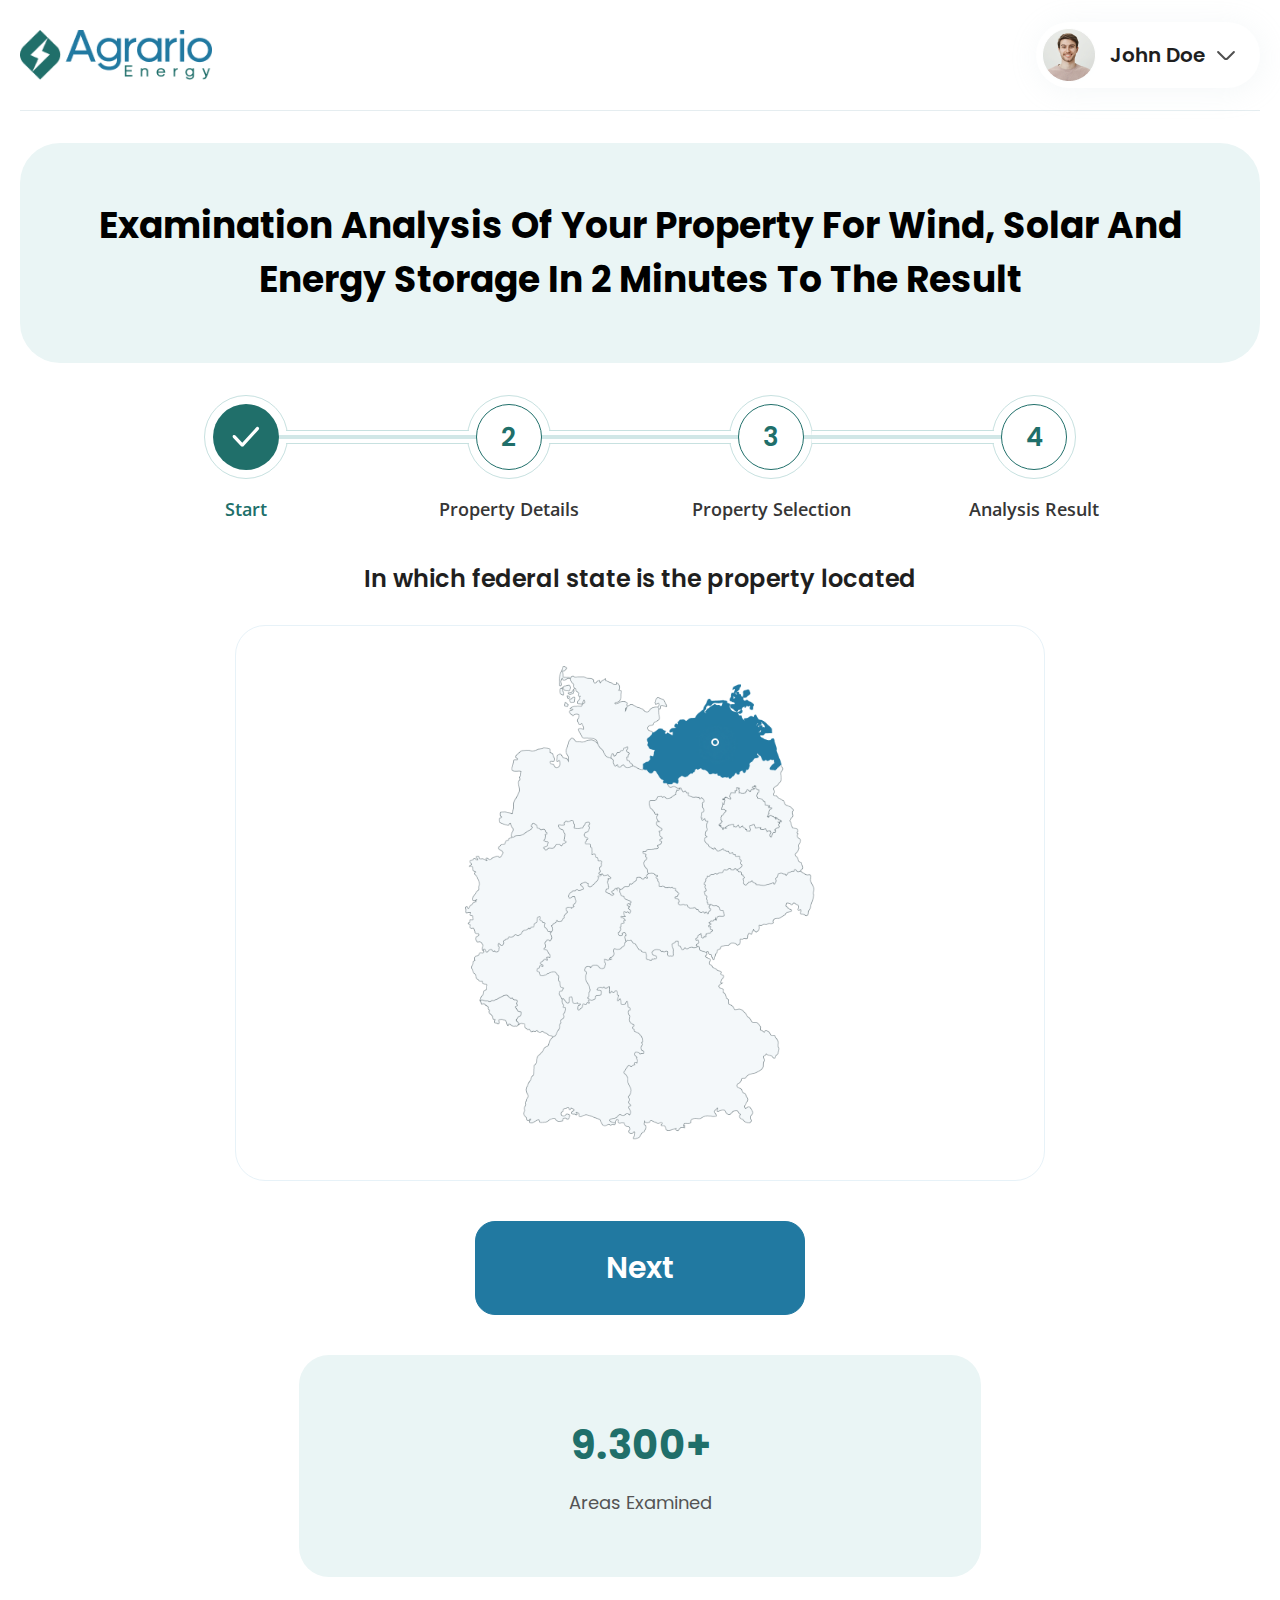
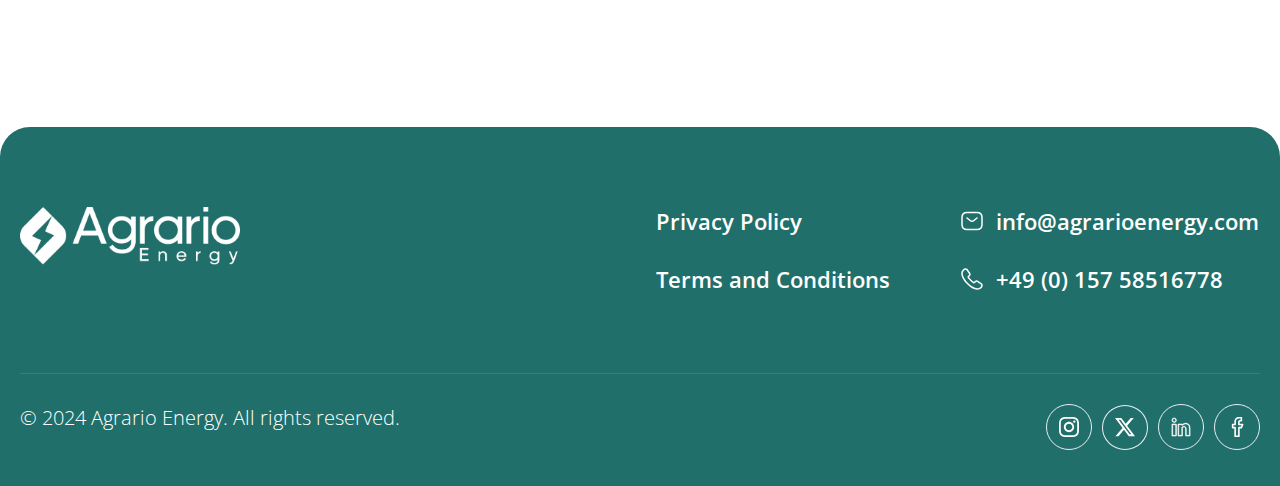
==== commit 2e3d5064: "v4" ====
--- a/src/index.html
+++ b/src/index.html
@@ -18,9 +18,10 @@
 <body>
     <!-- header start here  -->
     <header class="container px-5 font-poppins">
-        <div class="flex items-center justify-end md:justify-between py-[22px] gap-14 md:gap-0 md:border-b border-b-gray-1">
+        <div
+            class="flex items-center justify-end md:justify-between py-[22px] gap-14 md:gap-0 md:border-b border-b-gray-1">
             <div>
-                <img src="./img/logo.png" class="w-[160px] md:w-56" alt="Logo">
+                <img src="./img/logo.png" class="w-40 md:w-48" alt="Logo">
             </div>
             <div class="relative">
                 <!-- Profile Section with ID -->
@@ -33,7 +34,7 @@
                         <img src="./img/dropdown.svg" alt="Dropdown">
                     </div>
                 </div>
-    
+
                 <!-- Dropdown Menu -->
                 <div id="dropdownMenu"
                     class="absolute right-0 mt-2 w-48 bg-white border border-gray-200 rounded-lg shadow-lg hidden">
@@ -49,10 +50,10 @@
 
     <main class="font-poppins">
         <!-- Examination start here -->
-        <section class="pt-[8px] md:pt-8 lg:py-[50px] container px-5 ">
+        <section class="pt-[8px] md:pt-8 lg:py-8 container px-5 ">
             <div class="bg-gray-2 rounded-3xl lg:rounded-[40px]">
                 <h1
-                    class="text-center font-semibold lg:font-bold text-[26px] lg:text-[32px] xl:text-[40px] max-w-6xl mx-auto px-5 py-[30px] lg:py-[70px] capitalize">
+                    class="text-center font-semibold lg:font-bold text-[26px] lg:text-[32px] xl:text-[36px] max-w-[265px] sm:max-w-6xl mx-auto px-5 py-[30px] lg:py-14 capitalize">
                     Examination analysis of your
                     property for wind, solar and energy storage In 2 minutes to the result</h1>
             </div>
@@ -61,7 +62,7 @@
         <!-- wrapper  -->
         <div>
             <!-- Steps top start  -->
-            <div class="py-10 xl:py-[50px] max-w-[1051px] mx-auto px-5 lg:px-0">
+            <div class="py-10 lg:py-0 max-w-[1051px] mx-auto px-5 lg:px-0">
                 <div
                     class="flex justify-between relative max-w-[335px] md:max-w-[728px] lg:max-w-[1004px] xl:max-w-full mx-auto">
                     <!-- start -->
@@ -150,20 +151,20 @@
             <div class="">
                 <!-- single item start  -->
                 <div id="step1" class="step-content">
-                    <div class="lg:py-[50px] max-w-[1051px] mx-auto px-5 lg:px-0">
+                    <div class="lg:py-10 max-w-[850px] mx-auto px-5">
                         <h2 class="text-base md:text-2xl text-black-1 font-semibold text-center">In which federal state
                             is
                             the
                             property located
                         </h2>
                         <div
-                            class="max-w-[1051px] border border-[max-w-[1051px]] rounded-[30px] flex items-center justify-center py-8 md:py-[53px] mt-[30px] lg:mt-[60px]">
-                            <img src="./img/map.png" class="max-w-[221px] md:max-w-[457px]" alt="Map">
-                        </div>
-
-
-                    </div>
-                    <div class="py-10 lg:py-0 xl:py-[50px] text-center">
+                            class="border border-[#E7F2F8] rounded-[30px] flex items-center justify-center py-8 md:py-10 mt-[30px] ">
+                            <img src="./img/map.png" class="max-w-[221px] md:max-w-[350px]" alt="Map">
+                        </div>
+
+
+                    </div>
+                    <div class="py-10 lg:py-0 text-center">
                         <button onclick="nextStep()"
                             class="text-white text-[22px] xl:text-3xl font-semibold px-[130px] py-[22px] lg:py-[28px] bg-green-2 hover:bg-black-1 rounded-[20px] inline-block border border-green-2">Next</button>
                     </div>
@@ -172,13 +173,13 @@
                 <!-- single item end  -->
                 <!-- single item start  -->
                 <div id="step2" class="step-content hidden">
-                    <div class="lg:py-[50px] container px-5">
+                    <div class="lg:py-10 container px-5">
                         <h2 class="text-base md:text-2xl text-black-1 font-semibold text-center">Which category best
                             fits
                             your property?
                         </h2>
                         <div
-                            class="flex gap-2 md:gap-5 xl:gap-8 2xl:gap-10 mt-9 lg:mt-[60px] overflow-x-scroll lg:overflow-hidden">
+                            class="flex gap-2 md:gap-5 xl:gap-8 2xl:gap-10 mt-9 lg:mt-10 overflow-x-scroll lg:overflow-hidden">
                             <div
                                 class="flex-shrink-0 w-[45%] sm:w-[50%] lg:w-[23%] p-[7px] lg:p-4 pb-[6px] shadow-userboxshadow rounded-[20px] lg:rounded-[30px] border border-[#E7F2F8]">
                                 <img src="./img/arable-land.png" class="w-full rounded-2xl lg:rounded-[26px]"
@@ -213,50 +214,52 @@
                         </div>
 
                     </div>
-                    <div class="py-10 lg:py-0 xl:py-[50px] max-w-[682px] mx-auto px-5">
-                        <div class="flex flex-col-reverse md:flex-row items-center justify-between gap-[22px] text-center">
+                    <div class="py-10 lg:py-0  max-w-[682px] mx-auto px-5">
+                        <div
+                            class="flex flex-col-reverse md:flex-row items-center justify-between gap-[22px] text-center">
                             <button onclick="previousStep()"
                                 class="w-full md:w-auto text-green-2 hover:text-white text-[22px] xl:text-3xl font-semibold flex-1 py-[22px] lg:py-[28px] bg-transparent hover:bg-black-1 rounded-[20px] block border border-green-2">Back</button>
                             <button onclick="nextStep()"
                                 class="w-full md:w-auto text-white text-[22px] xl:text-3xl font-semibold flex-1 py-[22px] lg:py-[28px] bg-green-2 hover:bg-black-1 rounded-[20px] block border border-green-2">Next</button>
                         </div>
                     </div>
-                    
+
                 </div>
                 <!-- single item end  -->
                 <!-- single item start  -->
                 <div id="step3" class="step-content hidden">
-                    <div class="lg:py-[50px] container px-5">
+                    <div class="lg:py-10 max-w-[850px] mx-auto px-5">
                         <h2 class="text-base md:text-2xl text-black-1 font-semibold text-center">Select your parcel on
                             the
                             map for
                             inspection
                         </h2>
-                        <div class="mt-[30px] lg:mt-[60px]">
+                        <div class="mt-[30px]">
                             <img src="./img/googlemap1.png" class="w-full" alt="Google Map">
                         </div>
 
 
                     </div>
-                    <div class="py-10 lg:py-0 xl:py-[50px] max-w-[682px] mx-auto px-5">
-                        <div class="flex flex-col-reverse md:flex-row items-center justify-between gap-[22px] text-center">
+                    <div class="py-10 lg:py-0  max-w-[682px] mx-auto px-5">
+                        <div
+                            class="flex flex-col-reverse md:flex-row items-center justify-between gap-[22px] text-center">
                             <button onclick="previousStep()"
                                 class="w-full md:w-auto text-green-2 hover:text-white text-[22px] xl:text-3xl font-semibold flex-1 py-[22px] lg:py-[28px] bg-transparent hover:bg-black-1 rounded-[20px] block border border-green-2">Back</button>
                             <button onclick="nextStep()"
                                 class="w-full md:w-auto text-white text-[22px] xl:text-3xl font-semibold flex-1 py-[22px] lg:py-[28px] bg-green-2 hover:bg-black-1 rounded-[20px] block border border-green-2">Next</button>
                         </div>
                     </div>
-                    
+
                 </div>
                 <!-- single item end  -->
                 <!-- single item start  -->
                 <div id="step4" class="step-content hidden">
-                    <div class="lg:py-[50px] container px-5">
+                    <div class="lg:py-10 max-w-[850px] mx-auto px-5">
                         <div class="">
                             <img src="./img/googlemap3.png" class="w-full" alt="Google Map">
                         </div>
                     </div>
-                    <div class="py-[50px] 2xl:pb-[150px] container px-5">
+                    <div class="py-10 lg:py-0 2xl:pb-[50px] container px-5">
                         <div class="shadow-userboxshadow border border-[#E7F2F8] rounded-[30px] p-5 xl:p-10">
                             <!-- table box  -->
                             <div
@@ -316,7 +319,8 @@
                             </div>
                             <!-- bar  -->
                             <div class="">
-                                <h2 class="text-lg lg:text-2xl text-black-1 font-semibold text-center pt-10 xl:pt-[70px] pb-5 lg:pb-10 capitalize">
+                                <h2
+                                    class="text-lg lg:text-2xl text-black-1 font-semibold text-center pt-10 xl:pt-[70px] pb-5 lg:pb-10 capitalize">
                                     The
                                     analysis runs
                                 </h2>
@@ -324,7 +328,9 @@
                                     class="bg-[#F4F8FA] py-5 lg:py-[60px] px-5 xl:px-[90px] rounded-2xl lg:rounded-[30px] grid grid-cols-1 md:grid-cols-2 gap-x-[60px] 2xl:gap-x-[130px] md:gap-y-10 gap-y-[30px] 2xl:gap-y-[60px]">
                                     <!-- single item  -->
                                     <div class="space-y-4 lg:space-y-5">
-                                        <p class="font-opensans font-semibold text-[15px] lg:text-lg 2xl:text-xl text-gray-3 capitalize">Property
+                                        <p
+                                            class="font-opensans font-semibold text-[15px] lg:text-lg 2xl:text-xl text-gray-3 capitalize">
+                                            Property
                                             cadastre</p>
                                         <span class="block bg-[#B5DBD9] h-[10px] lg:h-4 rounded-[60px]">
                                             <span class="block bg-green-1 w-1/2 h-[10px] lg:h-4 rounded-[60px]"></span>
@@ -332,45 +338,60 @@
                                     </div>
                                     <!-- single item  -->
                                     <div class="space-y-4 lg:space-y-5">
-                                        <p class="font-opensans font-semibold text-[15px] lg:text-lg 2xl:text-xl text-gray-3 capitalize">Editing</p>
-                                        <span class="block bg-[#B5DBD9] h-[10px] lg:h-4 rounded-[60px]">
-                                            <span class="block bg-green-1 w-[90%] h-[10px] lg:h-4 rounded-[60px]"></span>
-                                        </span>
-                                    </div>
-                                    <!-- single item  -->
-                                    <div class="space-y-4 lg:space-y-5">
-                                        <p class="font-opensans font-semibold text-[15px] lg:text-lg 2xl:text-xl text-gray-3 capitalize">Soil
+                                        <p
+                                            class="font-opensans font-semibold text-[15px] lg:text-lg 2xl:text-xl text-gray-3 capitalize">
+                                            Editing</p>
+                                        <span class="block bg-[#B5DBD9] h-[10px] lg:h-4 rounded-[60px]">
+                                            <span
+                                                class="block bg-green-1 w-[90%] h-[10px] lg:h-4 rounded-[60px]"></span>
+                                        </span>
+                                    </div>
+                                    <!-- single item  -->
+                                    <div class="space-y-4 lg:space-y-5">
+                                        <p
+                                            class="font-opensans font-semibold text-[15px] lg:text-lg 2xl:text-xl text-gray-3 capitalize">
+                                            Soil
                                             quality</p>
                                         <span class="block bg-[#B5DBD9] h-[10px] lg:h-4 rounded-[60px]">
-                                            <span class="block bg-green-1 w-[60%] h-[10px] lg:h-4 rounded-[60px]"></span>
-                                        </span>
-                                    </div>
-                                    <!-- single item  -->
-                                    <div class="space-y-4 lg:space-y-5">
-                                        <p class="font-opensans font-semibold text-[15px] lg:text-lg 2xl:text-xl text-gray-3 capitalize">Nature and
+                                            <span
+                                                class="block bg-green-1 w-[60%] h-[10px] lg:h-4 rounded-[60px]"></span>
+                                        </span>
+                                    </div>
+                                    <!-- single item  -->
+                                    <div class="space-y-4 lg:space-y-5">
+                                        <p
+                                            class="font-opensans font-semibold text-[15px] lg:text-lg 2xl:text-xl text-gray-3 capitalize">
+                                            Nature and
                                             environmental protection</p>
                                         <span class="block bg-[#B5DBD9] h-[10px] lg:h-4 rounded-[60px]">
-                                            <span class="block bg-green-1 w-[70%] h-[10px] lg:h-4 rounded-[60px]"></span>
-                                        </span>
-                                    </div>
-                                    <!-- single item  -->
-                                    <div class="space-y-4 lg:space-y-5">
-                                        <p class="font-opensans font-semibold text-[15px] lg:text-lg 2xl:text-xl text-gray-3 capitalize">River
+                                            <span
+                                                class="block bg-green-1 w-[70%] h-[10px] lg:h-4 rounded-[60px]"></span>
+                                        </span>
+                                    </div>
+                                    <!-- single item  -->
+                                    <div class="space-y-4 lg:space-y-5">
+                                        <p
+                                            class="font-opensans font-semibold text-[15px] lg:text-lg 2xl:text-xl text-gray-3 capitalize">
+                                            River
                                             network &
                                             infrastructure</p>
                                         <span class="block bg-[#B5DBD9] h-[10px] lg:h-4 rounded-[60px]">
-                                            <span class="block bg-green-1 w-[20%] h-[10px] lg:h-4 rounded-[60px]"></span>
-                                        </span>
-                                    </div>
-                                    <!-- single item  -->
-                                    <div class="space-y-4 lg:space-y-5">
-                                        <p class="font-opensans font-semibold text-[15px] lg:text-lg 2xl:text-xl text-gray-3 capitalize">Energy trip
+                                            <span
+                                                class="block bg-green-1 w-[20%] h-[10px] lg:h-4 rounded-[60px]"></span>
+                                        </span>
+                                    </div>
+                                    <!-- single item  -->
+                                    <div class="space-y-4 lg:space-y-5">
+                                        <p
+                                            class="font-opensans font-semibold text-[15px] lg:text-lg 2xl:text-xl text-gray-3 capitalize">
+                                            Energy trip
                                         </p>
                                         <span class="block bg-[#B5DBD9] h-[10px] lg:h-4 rounded-[60px]">
-                                            <span class="block bg-green-1 w-[45%] h-[10px] lg:h-4 rounded-[60px]"></span>
-                                        </span>
-                                    </div>
-                            
+                                            <span
+                                                class="block bg-green-1 w-[45%] h-[10px] lg:h-4 rounded-[60px]"></span>
+                                        </span>
+                                    </div>
+
                                 </div>
                             </div>
                         </div>
@@ -388,8 +409,7 @@
 
         <section class="lg:mt-10 mb-[50px] xl:mb-[150px] max-w-[682px] mx-auto px-5 sm:px-0">
 
-            <div
-                class="bg-gray-2 rounded-[30px] py-[30px] lg:py-[60px] text-center">
+            <div class="bg-gray-2 rounded-[30px] py-[30px] lg:py-[60px] text-center">
                 <h3 class="text-[32px] lg:text-[40px] font-bold text-green-1">9.300+</h3>
                 <p class="text-lg font-normal text-black-2 capitalize pt-3.5">areas examined</p>
             </div>
@@ -466,7 +486,7 @@
             </div>
         </div>
     </footer>
-    
+
     <script src="./js/dropDown.js"></script>
     <script src="./js/step.js"></script>
 </body>
--- a/src/css/style.min.css
+++ b/src/css/style.min.css
@@ -1 +1 @@
-/*! tailwindcss v3.3.4 | MIT License | https://tailwindcss.com*/*,:after,:before{box-sizing:border-box;border:0 solid #e5e7eb}:after,:before{--tw-content:""}html{line-height:1.5;-webkit-text-size-adjust:100%;-moz-tab-size:4;-o-tab-size:4;tab-size:4;font-family:ui-sans-serif,system-ui,-apple-system,BlinkMacSystemFont,Segoe UI,Roboto,Helvetica Neue,Arial,Noto Sans,sans-serif,Apple Color Emoji,Segoe UI Emoji,Segoe UI Symbol,Noto Color Emoji;font-feature-settings:normal;font-variation-settings:normal}body{margin:0;line-height:inherit}hr{height:0;color:inherit;border-top-width:1px}abbr:where([title]){-webkit-text-decoration:underline dotted;text-decoration:underline dotted}h1,h2,h3,h4,h5,h6{font-size:inherit;font-weight:inherit}a{color:inherit;text-decoration:inherit}b,strong{font-weight:bolder}code,kbd,pre,samp{font-family:ui-monospace,SFMono-Regular,Menlo,Monaco,Consolas,Liberation Mono,Courier New,monospace;font-size:1em}small{font-size:80%}sub,sup{font-size:75%;line-height:0;position:relative;vertical-align:initial}sub{bottom:-.25em}sup{top:-.5em}table{text-indent:0;border-color:inherit;border-collapse:collapse}button,input,optgroup,select,textarea{font-family:inherit;font-feature-settings:inherit;font-variation-settings:inherit;font-size:100%;font-weight:inherit;line-height:inherit;color:inherit;margin:0;padding:0}button,select{text-transform:none}[type=button],[type=reset],[type=submit],button{-webkit-appearance:button;background-color:initial;background-image:none}:-moz-focusring{outline:auto}:-moz-ui-invalid{box-shadow:none}progress{vertical-align:initial}::-webkit-inner-spin-button,::-webkit-outer-spin-button{height:auto}[type=search]{-webkit-appearance:textfield;outline-offset:-2px}::-webkit-search-decoration{-webkit-appearance:none}::-webkit-file-upload-button{-webkit-appearance:button;font:inherit}summary{display:list-item}blockquote,dd,dl,figure,h1,h2,h3,h4,h5,h6,hr,p,pre{margin:0}fieldset{margin:0}fieldset,legend{padding:0}menu,ol,ul{list-style:none;margin:0;padding:0}dialog{padding:0}textarea{resize:vertical}input::-moz-placeholder,textarea::-moz-placeholder{opacity:1;color:#9ca3af}input::placeholder,textarea::placeholder{opacity:1;color:#9ca3af}[role=button],button{cursor:pointer}:disabled{cursor:default}audio,canvas,embed,iframe,img,object,svg,video{display:block;vertical-align:middle}img,video{max-width:100%;height:auto}[hidden]{display:none}*,::backdrop,:after,:before{--tw-border-spacing-x:0;--tw-border-spacing-y:0;--tw-translate-x:0;--tw-translate-y:0;--tw-rotate:0;--tw-skew-x:0;--tw-skew-y:0;--tw-scale-x:1;--tw-scale-y:1;--tw-pan-x: ;--tw-pan-y: ;--tw-pinch-zoom: ;--tw-scroll-snap-strictness:proximity;--tw-gradient-from-position: ;--tw-gradient-via-position: ;--tw-gradient-to-position: ;--tw-ordinal: ;--tw-slashed-zero: ;--tw-numeric-figure: ;--tw-numeric-spacing: ;--tw-numeric-fraction: ;--tw-ring-inset: ;--tw-ring-offset-width:0px;--tw-ring-offset-color:#fff;--tw-ring-color:#3b82f680;--tw-ring-offset-shadow:0 0 #0000;--tw-ring-shadow:0 0 #0000;--tw-shadow:0 0 #0000;--tw-shadow-colored:0 0 #0000;--tw-blur: ;--tw-brightness: ;--tw-contrast: ;--tw-grayscale: ;--tw-hue-rotate: ;--tw-invert: ;--tw-saturate: ;--tw-sepia: ;--tw-drop-shadow: ;--tw-backdrop-blur: ;--tw-backdrop-brightness: ;--tw-backdrop-contrast: ;--tw-backdrop-grayscale: ;--tw-backdrop-hue-rotate: ;--tw-backdrop-invert: ;--tw-backdrop-opacity: ;--tw-backdrop-saturate: ;--tw-backdrop-sepia: }.container{width:100%;margin-right:auto;margin-left:auto}@media (min-width:640px){.container{max-width:640px}}@media (min-width:768px){.container{max-width:768px}}@media (min-width:1024px){.container{max-width:1024px}}@media (min-width:1280px){.container{max-width:1280px}}@media (min-width:1536px){.container{max-width:1536px}}.absolute{position:absolute}.relative{position:relative}.-right-1{right:-.25rem}.-right-2{right:-.5rem}.-top-2{top:-.5rem}.-top-3{top:-.75rem}.left-1\/2{left:50%}.left-\[71\%\]{left:71%}.left-\[72\%\]{left:72%}.right-0{right:0}.right-3{right:.75rem}.right-\[18px\]{right:18px}.top-1\/2{top:50%}.top-\[21\%\]{top:21%}.top-\[27px\]{top:27px}.top-\[40px\]{top:40px}.-z-10{z-index:-10}.z-10{z-index:10}.z-50{z-index:50}.mx-auto{margin-left:auto;margin-right:auto}.mb-\[10px\]{margin-bottom:10px}.mb-\[50px\]{margin-bottom:50px}.ms-1{margin-inline-start:.25rem}.ms-1\.5{margin-inline-start:.375rem}.mt-10{margin-top:2.5rem}.mt-14{margin-top:3.5rem}.mt-2{margin-top:.5rem}.mt-4{margin-top:1rem}.mt-5{margin-top:1.25rem}.mt-9{margin-top:2.25rem}.mt-\[10px\]{margin-top:10px}.mt-\[22px\]{margin-top:22px}.mt-\[26px\]{margin-top:26px}.mt-\[30px\]{margin-top:30px}.block{display:block}.inline-block{display:inline-block}.flex{display:flex}.table{display:table}.grid{display:grid}.hidden{display:none}.h-5{height:1.25rem}.h-8{height:2rem}.h-\[10px\]{height:10px}.h-\[2px\]{height:2px}.h-\[38px\]{height:38px}.h-\[50px\]{height:50px}.h-\[70px\]{height:70px}.h-\[84px\]{height:84px}.h-full{height:100%}.max-h-0{max-height:0}.w-1\/2{width:50%}.w-48{width:12rem}.w-5{width:1.25rem}.w-6{width:1.5rem}.w-8{width:2rem}.w-9{width:2.25rem}.w-\[0\%\]{width:0}.w-\[100\%\]{width:100%}.w-\[135px\]{width:135px}.w-\[160px\]{width:160px}.w-\[180px\]{width:180px}.w-\[18px\]{width:18px}.w-\[20\%\]{width:20%}.w-\[25px\]{width:25px}.w-\[30\%\]{width:30%}.w-\[35\%\]{width:35%}.w-\[38px\]{width:38px}.w-\[44px\]{width:44px}.w-\[45\%\]{width:45%}.w-\[48\%\]{width:48%}.w-\[49\%\]{width:49%}.w-\[50px\]{width:50px}.w-\[57\%\]{width:57%}.w-\[60\%\]{width:60%}.w-\[65\%\]{width:65%}.w-\[70\%\]{width:70%}.w-\[70px\]{width:70px}.w-\[76\%\]{width:76%}.w-\[84px\]{width:84px}.w-\[90\%\]{width:90%}.w-full{width:100%}.max-w-6xl{max-width:72rem}.max-w-\[1008px\]{max-width:1008px}.max-w-\[1015px\]{max-width:1015px}.max-w-\[1024px\]{max-width:1024px}.max-w-\[1051px\]{max-width:1051px}.max-w-\[1108px\]{max-width:1108px}.max-w-\[1206px\]{max-width:1206px}.max-w-\[1289px\]{max-width:1289px}.max-w-\[205px\]{max-width:205px}.max-w-\[221px\]{max-width:221px}.max-w-\[265px\]{max-width:265px}.max-w-\[335px\]{max-width:335px}.max-w-\[588px\]{max-width:588px}.max-w-\[682px\]{max-width:682px}.max-w-\[726px\]{max-width:726px}.max-w-\[750px\]{max-width:750px}.max-w-\[95\%\]{max-width:95%}.max-w-\[990px\]{max-width:990px}.flex-1{flex:1 1 0%}.flex-shrink-0{flex-shrink:0}.-translate-x-1\/2{--tw-translate-x:-50%}.-translate-x-1\/2,.-translate-y-1\/2{transform:translate(var(--tw-translate-x),var(--tw-translate-y)) rotate(var(--tw-rotate)) skewX(var(--tw-skew-x)) skewY(var(--tw-skew-y)) scaleX(var(--tw-scale-x)) scaleY(var(--tw-scale-y))}.-translate-y-1\/2{--tw-translate-y:-50%}.cursor-pointer{cursor:pointer}.grid-cols-1{grid-template-columns:repeat(1,minmax(0,1fr))}.grid-cols-3{grid-template-columns:repeat(3,minmax(0,1fr))}.flex-row{flex-direction:row}.flex-col{flex-direction:column}.flex-col-reverse{flex-direction:column-reverse}.flex-wrap{flex-wrap:wrap}.items-center{align-items:center}.justify-end{justify-content:flex-end}.justify-center{justify-content:center}.justify-between{justify-content:space-between}.gap-10{gap:2.5rem}.gap-14{gap:3.5rem}.gap-2{gap:.5rem}.gap-3{gap:.75rem}.gap-3\.5{gap:.875rem}.gap-4{gap:1rem}.gap-5{gap:1.25rem}.gap-\[10px\]{gap:10px}.gap-\[15px\]{gap:15px}.gap-\[22px\]{gap:22px}.gap-\[30px\]{gap:30px}.gap-x-\[58px\]{-moz-column-gap:58px;column-gap:58px}.gap-x-\[60px\]{-moz-column-gap:60px;column-gap:60px}.gap-y-10{row-gap:2.5rem}.gap-y-6{row-gap:1.5rem}.gap-y-\[30px\]{row-gap:30px}.space-x-2>:not([hidden])~:not([hidden]){--tw-space-x-reverse:0;margin-right:calc(.5rem*var(--tw-space-x-reverse));margin-left:calc(.5rem*(1 - var(--tw-space-x-reverse)))}.space-y-2>:not([hidden])~:not([hidden]){--tw-space-y-reverse:0;margin-top:calc(.5rem*(1 - var(--tw-space-y-reverse)));margin-bottom:calc(.5rem*var(--tw-space-y-reverse))}.space-y-3>:not([hidden])~:not([hidden]){--tw-space-y-reverse:0;margin-top:calc(.75rem*(1 - var(--tw-space-y-reverse)));margin-bottom:calc(.75rem*var(--tw-space-y-reverse))}.space-y-4>:not([hidden])~:not([hidden]){--tw-space-y-reverse:0;margin-top:calc(1rem*(1 - var(--tw-space-y-reverse)));margin-bottom:calc(1rem*var(--tw-space-y-reverse))}.space-y-5>:not([hidden])~:not([hidden]){--tw-space-y-reverse:0;margin-top:calc(1.25rem*(1 - var(--tw-space-y-reverse)));margin-bottom:calc(1.25rem*var(--tw-space-y-reverse))}.space-y-\[10px\]>:not([hidden])~:not([hidden]){--tw-space-y-reverse:0;margin-top:calc(10px*(1 - var(--tw-space-y-reverse)));margin-bottom:calc(10px*var(--tw-space-y-reverse))}.space-y-\[18px\]>:not([hidden])~:not([hidden]){--tw-space-y-reverse:0;margin-top:calc(18px*(1 - var(--tw-space-y-reverse)));margin-bottom:calc(18px*var(--tw-space-y-reverse))}.space-y-\[30px\]>:not([hidden])~:not([hidden]){--tw-space-y-reverse:0;margin-top:calc(30px*(1 - var(--tw-space-y-reverse)));margin-bottom:calc(30px*var(--tw-space-y-reverse))}.self-end{align-self:flex-end}.overflow-hidden{overflow:hidden}.overflow-x-auto{overflow-x:auto}.overflow-x-scroll{overflow-x:scroll}.rounded{border-radius:.25rem}.rounded-2xl{border-radius:1rem}.rounded-3xl{border-radius:1.5rem}.rounded-\[16px\]{border-radius:16px}.rounded-\[18px\]{border-radius:18px}.rounded-\[20px\]{border-radius:20px}.rounded-\[22px\]{border-radius:22px}.rounded-\[30px\]{border-radius:30px}.rounded-\[50\%\]{border-radius:50%}.rounded-\[60px\]{border-radius:60px}.rounded-\[6px\]{border-radius:6px}.rounded-lg{border-radius:.5rem}.rounded-xl{border-radius:.75rem}.rounded-t-\[20px\]{border-top-left-radius:20px;border-top-right-radius:20px}.border{border-width:1px}.border-y{border-top-width:1px}.border-b,.border-y{border-bottom-width:1px}.border-l{border-left-width:1px}.border-r{border-right-width:1px}.border-t{border-top-width:1px}.border-\[\#\#E9F0F3\]{border-color:##E9F0F3}.border-\[\#C1D7E1\]{--tw-border-opacity:1;border-color:rgb(193 215 225/var(--tw-border-opacity))}.border-\[\#C7E1E0\]{--tw-border-opacity:1;border-color:rgb(199 225 224/var(--tw-border-opacity))}.border-\[\#D2E2EA\]{--tw-border-opacity:1;border-color:rgb(210 226 234/var(--tw-border-opacity))}.border-\[\#D8E5EB\]{--tw-border-opacity:1;border-color:rgb(216 229 235/var(--tw-border-opacity))}.border-\[\#E4EDF0\]{--tw-border-opacity:1;border-color:rgb(228 237 240/var(--tw-border-opacity))}.border-\[\#E7F2F8\]{--tw-border-opacity:1;border-color:rgb(231 242 248/var(--tw-border-opacity))}.border-\[\#E8EEF2\]{--tw-border-opacity:1;border-color:rgb(232 238 242/var(--tw-border-opacity))}.border-\[max-w-\[1051px\]\]{border-color:max-w-[1051px]}.border-gray-200{--tw-border-opacity:1;border-color:rgb(229 231 235/var(--tw-border-opacity))}.border-green-1{--tw-border-opacity:1;border-color:rgb(32 111 106/var(--tw-border-opacity))}.border-green-2{--tw-border-opacity:1;border-color:rgb(33 121 161/var(--tw-border-opacity))}.border-b-\[\#2C857F\]{--tw-border-opacity:1;border-bottom-color:rgb(44 133 127/var(--tw-border-opacity))}.border-b-gray-1{--tw-border-opacity:1;border-bottom-color:rgb(229 237 240/var(--tw-border-opacity))}.bg-\[\#B5DBD9\]{--tw-bg-opacity:1;background-color:rgb(181 219 217/var(--tw-bg-opacity))}.bg-\[\#D1E7E7\]{--tw-bg-opacity:1;background-color:rgb(209 231 231/var(--tw-bg-opacity))}.bg-\[\#D9EBF3\]{--tw-bg-opacity:1;background-color:rgb(217 235 243/var(--tw-bg-opacity))}.bg-\[\#E9F8FF\]{--tw-bg-opacity:1;background-color:rgb(233 248 255/var(--tw-bg-opacity))}.bg-\[\#EAF5F5\]{--tw-bg-opacity:1;background-color:rgb(234 245 245/var(--tw-bg-opacity))}.bg-\[\#F4F8FA\]{--tw-bg-opacity:1;background-color:rgb(244 248 250/var(--tw-bg-opacity))}.bg-gray-2{--tw-bg-opacity:1;background-color:rgb(234 245 245/var(--tw-bg-opacity))}.bg-green-1{--tw-bg-opacity:1;background-color:rgb(32 111 106/var(--tw-bg-opacity))}.bg-green-2{--tw-bg-opacity:1;background-color:rgb(33 121 161/var(--tw-bg-opacity))}.bg-transparent{background-color:initial}.bg-white{--tw-bg-opacity:1;background-color:rgb(255 255 255/var(--tw-bg-opacity))}.p-1{padding:.25rem}.p-2{padding:.5rem}.p-3{padding:.75rem}.p-4{padding:1rem}.p-5{padding:1.25rem}.p-8{padding:2rem}.p-\[6px\]{padding:6px}.p-\[7px\]{padding:7px}.px-2{padding-left:.5rem;padding-right:.5rem}.px-3{padding-left:.75rem;padding-right:.75rem}.px-4{padding-left:1rem;padding-right:1rem}.px-5{padding-left:1.25rem;padding-right:1.25rem}.px-\[10px\]{padding-left:10px;padding-right:10px}.px-\[130px\]{padding-left:130px;padding-right:130px}.px-\[18px\]{padding-left:18px;padding-right:18px}.px-\[53px\]{padding-left:53px;padding-right:53px}.py-10{padding-top:2.5rem;padding-bottom:2.5rem}.py-2{padding-top:.5rem;padding-bottom:.5rem}.py-5{padding-top:1.25rem;padding-bottom:1.25rem}.py-6{padding-top:1.5rem;padding-bottom:1.5rem}.py-8{padding-top:2rem;padding-bottom:2rem}.py-\[14px\]{padding-top:14px;padding-bottom:14px}.py-\[17px\]{padding-top:17px;padding-bottom:17px}.py-\[18px\]{padding-top:18px;padding-bottom:18px}.py-\[22px\]{padding-top:22px;padding-bottom:22px}.py-\[2px\]{padding-top:2px;padding-bottom:2px}.py-\[30px\]{padding-top:30px;padding-bottom:30px}.py-\[50px\]{padding-top:50px;padding-bottom:50px}.pb-5{padding-bottom:1.25rem}.pb-8{padding-bottom:2rem}.pb-\[18px\]{padding-bottom:18px}.pb-\[50px\]{padding-bottom:50px}.pb-\[6px\]{padding-bottom:6px}.pl-10{padding-left:2.5rem}.pt-10{padding-top:2.5rem}.pt-3{padding-top:.75rem}.pt-3\.5{padding-top:.875rem}.pt-5{padding-top:1.25rem}.pt-6{padding-top:1.5rem}.pt-\[18px\]{padding-top:18px}.pt-\[22px\]{padding-top:22px}.pt-\[50px\]{padding-top:50px}.pt-\[8px\]{padding-top:8px}.text-center{text-align:center}.text-start{text-align:start}.text-end{text-align:end}.font-opensans{font-family:Open Sans,sans-serif}.font-poppins{font-family:Poppins,sans-serif}.text-\[12px\]{font-size:12px}.text-\[13px\]{font-size:13px}.text-\[14px\]{font-size:14px}.text-\[15px\]{font-size:15px}.text-\[16px\]{font-size:16px}.text-\[22px\]{font-size:22px}.text-\[26px\]{font-size:26px}.text-\[32px\]{font-size:32px}.text-base{font-size:1rem;line-height:1.5rem}.text-lg{font-size:1.125rem;line-height:1.75rem}.text-sm{font-size:.875rem;line-height:1.25rem}.text-xl{font-size:1.25rem;line-height:1.75rem}.text-xs{font-size:.75rem;line-height:1rem}.font-bold{font-weight:700}.font-light{font-weight:300}.font-medium{font-weight:500}.font-normal{font-weight:400}.font-semibold{font-weight:600}.capitalize{text-transform:capitalize}.text-\[\#545454\]{--tw-text-opacity:1;color:rgb(84 84 84/var(--tw-text-opacity))}.text-black-1{--tw-text-opacity:1;color:rgb(31 31 31/var(--tw-text-opacity))}.text-black-2{--tw-text-opacity:1;color:rgb(84 84 84/var(--tw-text-opacity))}.text-gray-3{--tw-text-opacity:1;color:rgb(54 54 54/var(--tw-text-opacity))}.text-gray-700{--tw-text-opacity:1;color:rgb(55 65 81/var(--tw-text-opacity))}.text-green-1{--tw-text-opacity:1;color:rgb(32 111 106/var(--tw-text-opacity))}.text-green-2{--tw-text-opacity:1;color:rgb(33 121 161/var(--tw-text-opacity))}.text-white{--tw-text-opacity:1;color:rgb(255 255 255/var(--tw-text-opacity))}.underline{text-decoration-line:underline}.accent-green-1{accent-color:#206f6a}.shadow-lg{--tw-shadow:0 10px 15px -3px #0000001a,0 4px 6px -4px #0000001a;--tw-shadow-colored:0 10px 15px -3px var(--tw-shadow-color),0 4px 6px -4px var(--tw-shadow-color)}.shadow-lg,.shadow-userboxshadow{box-shadow:var(--tw-ring-offset-shadow,0 0 #0000),var(--tw-ring-shadow,0 0 #0000),var(--tw-shadow)}.shadow-userboxshadow{--tw-shadow:2px 3px 30px 0px #baccd429;--tw-shadow-colored:2px 3px 30px 0px var(--tw-shadow-color)}.transition-all{transition-property:all;transition-timing-function:cubic-bezier(.4,0,.2,1);transition-duration:.15s}.duration-300{transition-duration:.3s}.inner-indicator{background-color:#d1e7e7}.inner-indicatorbg{background-color:#206f6a}.placeholder\:text-gray-3::-moz-placeholder{--tw-text-opacity:1;color:rgb(54 54 54/var(--tw-text-opacity))}.placeholder\:text-gray-3::placeholder{--tw-text-opacity:1;color:rgb(54 54 54/var(--tw-text-opacity))}.hover\:border-black-1:hover{--tw-border-opacity:1;border-color:rgb(31 31 31/var(--tw-border-opacity))}.hover\:bg-black-1:hover{--tw-bg-opacity:1;background-color:rgb(31 31 31/var(--tw-bg-opacity))}.hover\:bg-gray-100:hover{--tw-bg-opacity:1;background-color:rgb(243 244 246/var(--tw-bg-opacity))}.hover\:text-black-1:hover{--tw-text-opacity:1;color:rgb(31 31 31/var(--tw-text-opacity))}.hover\:text-white:hover{--tw-text-opacity:1;color:rgb(255 255 255/var(--tw-text-opacity))}@media (min-width:640px){.sm\:w-\[50\%\]{width:50%}.sm\:px-0{padding-left:0;padding-right:0}}@media (min-width:768px){.md\:left-\[59\%\]{left:59%}.md\:top-\[27\%\]{top:27%}.md\:flex{display:flex}.md\:h-1{height:.25rem}.md\:w-1\/2{width:50%}.md\:w-56{width:14rem}.md\:w-\[54px\]{width:54px}.md\:w-\[82\%\]{width:82%}.md\:w-auto{width:auto}.md\:max-w-\[457px\]{max-width:457px}.md\:max-w-\[728px\]{max-width:728px}.md\:grid-cols-2{grid-template-columns:repeat(2,minmax(0,1fr))}.md\:flex-row{flex-direction:row}.md\:justify-between{justify-content:space-between}.md\:gap-0{gap:0}.md\:gap-10{gap:2.5rem}.md\:gap-3{gap:.75rem}.md\:gap-5{gap:1.25rem}.md\:gap-y-10{row-gap:2.5rem}.md\:border-b{border-bottom-width:1px}.md\:px-5{padding-left:1.25rem;padding-right:1.25rem}.md\:py-1{padding-top:.25rem;padding-bottom:.25rem}.md\:py-\[53px\]{padding-top:53px;padding-bottom:53px}.md\:pt-8{padding-top:2rem}.md\:text-2xl{font-size:1.5rem;line-height:2rem}}@media (min-width:1024px){.lg\:static{position:static}.lg\:absolute{position:absolute}.lg\:-right-\[7px\]{right:-7px}.lg\:-top-\[11px\]{top:-11px}.lg\:left-1\/2{left:50%}.lg\:left-\[166\.5px\]{left:166.5px}.lg\:right-\[26px\]{right:26px}.lg\:top-1\/2{top:50%}.lg\:top-\[33\%\]{top:33%}.lg\:col-span-2{grid-column:span 2/span 2}.lg\:mx-auto{margin-left:auto;margin-right:auto}.lg\:mb-\[100px\]{margin-bottom:100px}.lg\:mb-\[70px\]{margin-bottom:70px}.lg\:me-10{margin-inline-end:2.5rem}.lg\:ml-0{margin-left:0}.lg\:mt-10{margin-top:2.5rem}.lg\:mt-14{margin-top:3.5rem}.lg\:mt-20{margin-top:5rem}.lg\:mt-3{margin-top:.75rem}.lg\:mt-6{margin-top:1.5rem}.lg\:mt-\[60px\]{margin-top:60px}.lg\:mt-\[90px\]{margin-top:90px}.lg\:mt-8{margin-top:2rem}.lg\:mb-10{margin-bottom:2.5rem}.lg\:h-20{height:5rem}.lg\:h-4{height:1rem}.lg\:h-\[110px\]{height:110px}.lg\:h-\[184px\]{height:184px}.lg\:h-\[38px\]{height:38px}.lg\:h-\[84px\]{height:84px}.lg\:min-h-\[728px\]{min-height:728px}.lg\:w-1\/2{width:50%}.lg\:w-10{width:2.5rem}.lg\:w-14{width:3.5rem}.lg\:w-20{width:5rem}.lg\:w-6{width:1.5rem}.lg\:w-\[110px\]{width:110px}.lg\:w-\[170\.5px\]{width:170.5px}.lg\:w-\[184px\]{width:184px}.lg\:w-\[195px\]{width:195px}.lg\:w-\[212px\]{width:212px}.lg\:w-\[220px\]{width:220px}.lg\:w-\[23\%\]{width:23%}.lg\:w-\[30\%\]{width:30%}.lg\:w-\[30px\]{width:30px}.lg\:w-\[31\%\]{width:31%}.lg\:w-\[38px\]{width:38px}.lg\:w-\[84px\]{width:84px}.lg\:w-full{width:100%}.lg\:max-w-6xl{max-width:72rem}.lg\:max-w-\[1004px\]{max-width:1004px}.lg\:max-w-\[75\%\]{max-width:75%}.lg\:-translate-x-1\/2{--tw-translate-x:-50%}.lg\:-translate-x-1\/2,.lg\:-translate-y-1\/2{transform:translate(var(--tw-translate-x),var(--tw-translate-y)) rotate(var(--tw-rotate)) skewX(var(--tw-skew-x)) skewY(var(--tw-skew-y)) scaleX(var(--tw-scale-x)) scaleY(var(--tw-scale-y))}.lg\:-translate-y-1\/2{--tw-translate-y:-50%}.lg\:grid-cols-2{grid-template-columns:repeat(2,minmax(0,1fr))}.lg\:grid-cols-3{grid-template-columns:repeat(3,minmax(0,1fr))}.lg\:grid-cols-4{grid-template-columns:repeat(4,minmax(0,1fr))}.lg\:grid-cols-6{grid-template-columns:repeat(6,minmax(0,1fr))}.lg\:flex-row{flex-direction:row}.lg\:flex-col{flex-direction:column}.lg\:flex-nowrap{flex-wrap:nowrap}.lg\:items-center{align-items:center}.lg\:justify-start{justify-content:flex-start}.lg\:justify-end{justify-content:flex-end}.lg\:gap-3{gap:.75rem}.lg\:gap-4{gap:1rem}.lg\:gap-5{gap:1.25rem}.lg\:gap-6{gap:1.5rem}.lg\:gap-8{gap:2rem}.lg\:gap-9{gap:2.25rem}.lg\:gap-\[34px\]{gap:34px}.lg\:gap-y-\[60px\]{row-gap:60px}.lg\:space-y-4>:not([hidden])~:not([hidden]){--tw-space-y-reverse:0;margin-top:calc(1rem*(1 - var(--tw-space-y-reverse)));margin-bottom:calc(1rem*var(--tw-space-y-reverse))}.lg\:space-y-5>:not([hidden])~:not([hidden]){--tw-space-y-reverse:0;margin-top:calc(1.25rem*(1 - var(--tw-space-y-reverse)));margin-bottom:calc(1.25rem*var(--tw-space-y-reverse))}.lg\:space-y-6>:not([hidden])~:not([hidden]){--tw-space-y-reverse:0;margin-top:calc(1.5rem*(1 - var(--tw-space-y-reverse)));margin-bottom:calc(1.5rem*var(--tw-space-y-reverse))}.lg\:space-y-8>:not([hidden])~:not([hidden]){--tw-space-y-reverse:0;margin-top:calc(2rem*(1 - var(--tw-space-y-reverse)));margin-bottom:calc(2rem*var(--tw-space-y-reverse))}.lg\:space-y-\[10px\]>:not([hidden])~:not([hidden]){--tw-space-y-reverse:0;margin-top:calc(10px*(1 - var(--tw-space-y-reverse)));margin-bottom:calc(10px*var(--tw-space-y-reverse))}.lg\:space-y-\[30px\]>:not([hidden])~:not([hidden]){--tw-space-y-reverse:0;margin-top:calc(30px*(1 - var(--tw-space-y-reverse)));margin-bottom:calc(30px*var(--tw-space-y-reverse))}.lg\:overflow-hidden{overflow:hidden}.lg\:rounded-2xl{border-radius:1rem}.lg\:rounded-\[14px\]{border-radius:14px}.lg\:rounded-\[20px\]{border-radius:20px}.lg\:rounded-\[26px\]{border-radius:26px}.lg\:rounded-\[30px\]{border-radius:30px}.lg\:rounded-\[40px\]{border-radius:40px}.lg\:rounded-t-\[30px\]{border-top-left-radius:30px;border-top-right-radius:30px}.lg\:border-b-0{border-bottom-width:0}.lg\:border-r{border-right-width:1px}.lg\:border-r-0{border-right-width:0}.lg\:border-t{border-top-width:1px}.lg\:object-cover{-o-object-fit:cover;object-fit:cover}.lg\:object-left{-o-object-position:left;object-position:left}.lg\:p-10{padding:2.5rem}.lg\:p-2{padding:.5rem}.lg\:p-4{padding:1rem}.lg\:p-9{padding:2.25rem}.lg\:p-\[10px\]{padding:10px}.lg\:px-0{padding-left:0;padding-right:0}.lg\:px-5{padding-left:1.25rem;padding-right:1.25rem}.lg\:px-6{padding-left:1.5rem;padding-right:1.5rem}.lg\:px-\[26px\]{padding-left:26px;padding-right:26px}.lg\:py-0{padding-top:0;padding-bottom:0}.lg\:py-12{padding-top:3rem;padding-bottom:3rem}.lg\:py-20{padding-top:5rem;padding-bottom:5rem}.lg\:py-3{padding-top:.75rem;padding-bottom:.75rem}.lg\:py-5{padding-top:1.25rem;padding-bottom:1.25rem}.lg\:py-8{padding-top:2rem;padding-bottom:2rem}.lg\:py-\[150px\]{padding-top:150px;padding-bottom:150px}.lg\:py-\[28px\]{padding-top:28px;padding-bottom:28px}.lg\:py-\[29px\]{padding-top:29px;padding-bottom:29px}.lg\:py-\[30px\]{padding-top:30px;padding-bottom:30px}.lg\:py-\[43px\]{padding-top:43px;padding-bottom:43px}.lg\:py-\[50px\]{padding-top:50px;padding-bottom:50px}.lg\:py-\[60px\]{padding-top:60px;padding-bottom:60px}.lg\:py-\[70px\]{padding-top:70px;padding-bottom:70px}.lg\:py-\[73px\]{padding-top:73px;padding-bottom:73px}.lg\:py-\[40px\]{padding-top:40px;padding-bottom:40px}.lg\:pb-10{padding-bottom:2.5rem}.lg\:pb-20{padding-bottom:5rem}.lg\:pb-8{padding-bottom:2rem}.lg\:pb-\[150px\]{padding-bottom:150px}.lg\:pr-5{padding-right:1.25rem}.lg\:pt-0{padding-top:0}.lg\:pt-\[22px\]{padding-top:22px}.lg\:pt-\[28px\]{padding-top:28px}.lg\:pt-\[70px\]{padding-top:70px}.lg\:text-center{text-align:center}.lg\:text-start{text-align:start}.lg\:text-2xl{font-size:1.5rem;line-height:2rem}.lg\:text-3xl{font-size:1.875rem;line-height:2.25rem}.lg\:text-\[17px\]{font-size:17px}.lg\:text-\[18px\]{font-size:18px}.lg\:text-\[20px\]{font-size:20px}.lg\:text-\[22px\]{font-size:22px}.lg\:text-\[26px\]{font-size:26px}.lg\:text-\[28px\]{font-size:28px}.lg\:text-\[32px\]{font-size:32px}.lg\:text-\[40px\]{font-size:40px}.lg\:text-base{font-size:1rem;line-height:1.5rem}.lg\:text-lg{font-size:1.125rem;line-height:1.75rem}.lg\:text-xl{font-size:1.25rem;line-height:1.75rem}.lg\:font-bold{font-weight:700}.lg\:font-semibold{font-weight:600}}@media (min-width:1280px){.xl\:left-\[171\.5px\]{left:171.5px}.xl\:mb-\[150px\]{margin-bottom:150px}.xl\:mt-20{margin-top:5rem}.xl\:mt-5{margin-top:1.25rem}.xl\:mt-\[70px\]{margin-top:70px}.xl\:h-\[100px\]{height:100px}.xl\:h-\[110px\]{height:110px}.xl\:w-14{width:3.5rem}.xl\:w-\[100px\]{width:100px}.xl\:w-\[1088px\]{width:1088px}.xl\:w-\[110px\]{width:110px}.xl\:w-\[182\.5px\]{width:182.5px}.xl\:w-\[234px\]{width:234px}.xl\:w-\[300px\]{width:300px}.xl\:w-\[48\%\]{width:48%}.xl\:w-\[50px\]{width:50px}.xl\:max-w-\[80\%\]{max-width:80%}.xl\:max-w-full{max-width:100%}.xl\:flex-row{flex-direction:row}.xl\:gap-3{gap:.75rem}.xl\:gap-8{gap:2rem}.xl\:gap-\[30px\]{gap:30px}.xl\:p-10{padding:2.5rem}.xl\:p-8{padding:2rem}.xl\:p-\[50px\]{padding:50px}.xl\:p-\[60px\]{padding:60px}.xl\:px-0{padding-left:0;padding-right:0}.xl\:px-\[90px\]{padding-left:90px;padding-right:90px}.xl\:py-20{padding-top:5rem;padding-bottom:5rem}.xl\:py-\[28px\]{padding-top:28px;padding-bottom:28px}.xl\:py-\[50px\]{padding-top:50px;padding-bottom:50px}.xl\:py-\[73px\]{padding-top:73px;padding-bottom:73px}.xl\:py-\[80px\]{padding-top:80px;padding-bottom:80px}.xl\:pb-\[100px\]{padding-bottom:100px}.xl\:pb-\[150px\]{padding-bottom:150px}.xl\:ps-10{padding-inline-start:2.5rem}.xl\:pt-\[70px\]{padding-top:70px}.xl\:text-2xl{font-size:1.5rem;line-height:2rem}.xl\:text-3xl{font-size:1.875rem;line-height:2.25rem}.xl\:text-4xl{font-size:2.25rem;line-height:2.5rem}.xl\:text-\[22px\]{font-size:22px}.xl\:text-\[40px\]{font-size:40px}.xl\:text-lg{font-size:1.125rem;line-height:1.75rem}.xl\:text-xl{font-size:1.25rem;line-height:1.75rem}}@media (min-width:1536px){.\32xl\:mt-\[150px\]{margin-top:150px}.\32xl\:mt-14{margin-top:3.5rem}.\32xl\:mb-\[100px\]{margin-bottom:100px}.\32xl\:mt-\[90px\]{margin-top:90px}.\32xl\:mt-\[60px\]{margin-top:60px}.\32xl\:mb-\[70px\]{margin-bottom:70px}.\32xl\:mt-20{margin-top:5rem}.\32xl\:h-\[110px\]{height:110px}.\32xl\:w-\[300px\]{width:300px}.\32xl\:w-14{width:3.5rem}.\32xl\:w-\[110px\]{width:110px}.\32xl\:gap-10{gap:2.5rem}.\32xl\:gap-\[38px\]{gap:38px}.\32xl\:gap-x-\[130px\]{-moz-column-gap:130px;column-gap:130px}.\32xl\:gap-y-\[60px\]{row-gap:60px}.\32xl\:space-y-\[70px\]>:not([hidden])~:not([hidden]){--tw-space-y-reverse:0;margin-top:calc(70px*(1 - var(--tw-space-y-reverse)));margin-bottom:calc(70px*var(--tw-space-y-reverse))}.\32xl\:space-y-\[30px\]>:not([hidden])~:not([hidden]){--tw-space-y-reverse:0;margin-top:calc(30px*(1 - var(--tw-space-y-reverse)));margin-bottom:calc(30px*var(--tw-space-y-reverse))}.\32xl\:px-0{padding-left:0;padding-right:0}.\32xl\:px-14{padding-left:3.5rem;padding-right:3.5rem}.\32xl\:py-\[111px\]{padding-top:111px;padding-bottom:111px}.\32xl\:py-\[150px\]{padding-top:150px;padding-bottom:150px}.\32xl\:py-20{padding-top:5rem;padding-bottom:5rem}.\32xl\:py-\[60px\]{padding-top:60px;padding-bottom:60px}.\32xl\:pr-14{padding-right:3.5rem}.\32xl\:pt-\[22px\]{padding-top:22px}.\32xl\:pb-\[150px\]{padding-bottom:150px}.\32xl\:text-2xl{font-size:1.5rem;line-height:2rem}.\32xl\:text-lg{font-size:1.125rem;line-height:1.75rem}.\32xl\:text-xl{font-size:1.25rem;line-height:1.75rem}.\32xl\:text-3xl{font-size:1.875rem;line-height:2.25rem}.\32xl\:text-\[28px\]{font-size:28px}}+/*! tailwindcss v3.3.4 | MIT License | https://tailwindcss.com*/*,:after,:before{box-sizing:border-box;border:0 solid #e5e7eb}:after,:before{--tw-content:""}html{line-height:1.5;-webkit-text-size-adjust:100%;-moz-tab-size:4;-o-tab-size:4;tab-size:4;font-family:ui-sans-serif,system-ui,-apple-system,BlinkMacSystemFont,Segoe UI,Roboto,Helvetica Neue,Arial,Noto Sans,sans-serif,Apple Color Emoji,Segoe UI Emoji,Segoe UI Symbol,Noto Color Emoji;font-feature-settings:normal;font-variation-settings:normal}body{margin:0;line-height:inherit}hr{height:0;color:inherit;border-top-width:1px}abbr:where([title]){-webkit-text-decoration:underline dotted;text-decoration:underline dotted}h1,h2,h3,h4,h5,h6{font-size:inherit;font-weight:inherit}a{color:inherit;text-decoration:inherit}b,strong{font-weight:bolder}code,kbd,pre,samp{font-family:ui-monospace,SFMono-Regular,Menlo,Monaco,Consolas,Liberation Mono,Courier New,monospace;font-size:1em}small{font-size:80%}sub,sup{font-size:75%;line-height:0;position:relative;vertical-align:initial}sub{bottom:-.25em}sup{top:-.5em}table{text-indent:0;border-color:inherit;border-collapse:collapse}button,input,optgroup,select,textarea{font-family:inherit;font-feature-settings:inherit;font-variation-settings:inherit;font-size:100%;font-weight:inherit;line-height:inherit;color:inherit;margin:0;padding:0}button,select{text-transform:none}[type=button],[type=reset],[type=submit],button{-webkit-appearance:button;background-color:initial;background-image:none}:-moz-focusring{outline:auto}:-moz-ui-invalid{box-shadow:none}progress{vertical-align:initial}::-webkit-inner-spin-button,::-webkit-outer-spin-button{height:auto}[type=search]{-webkit-appearance:textfield;outline-offset:-2px}::-webkit-search-decoration{-webkit-appearance:none}::-webkit-file-upload-button{-webkit-appearance:button;font:inherit}summary{display:list-item}blockquote,dd,dl,figure,h1,h2,h3,h4,h5,h6,hr,p,pre{margin:0}fieldset{margin:0}fieldset,legend{padding:0}menu,ol,ul{list-style:none;margin:0;padding:0}dialog{padding:0}textarea{resize:vertical}input::-moz-placeholder,textarea::-moz-placeholder{opacity:1;color:#9ca3af}input::placeholder,textarea::placeholder{opacity:1;color:#9ca3af}[role=button],button{cursor:pointer}:disabled{cursor:default}audio,canvas,embed,iframe,img,object,svg,video{display:block;vertical-align:middle}img,video{max-width:100%;height:auto}[hidden]{display:none}*,::backdrop,:after,:before{--tw-border-spacing-x:0;--tw-border-spacing-y:0;--tw-translate-x:0;--tw-translate-y:0;--tw-rotate:0;--tw-skew-x:0;--tw-skew-y:0;--tw-scale-x:1;--tw-scale-y:1;--tw-pan-x: ;--tw-pan-y: ;--tw-pinch-zoom: ;--tw-scroll-snap-strictness:proximity;--tw-gradient-from-position: ;--tw-gradient-via-position: ;--tw-gradient-to-position: ;--tw-ordinal: ;--tw-slashed-zero: ;--tw-numeric-figure: ;--tw-numeric-spacing: ;--tw-numeric-fraction: ;--tw-ring-inset: ;--tw-ring-offset-width:0px;--tw-ring-offset-color:#fff;--tw-ring-color:#3b82f680;--tw-ring-offset-shadow:0 0 #0000;--tw-ring-shadow:0 0 #0000;--tw-shadow:0 0 #0000;--tw-shadow-colored:0 0 #0000;--tw-blur: ;--tw-brightness: ;--tw-contrast: ;--tw-grayscale: ;--tw-hue-rotate: ;--tw-invert: ;--tw-saturate: ;--tw-sepia: ;--tw-drop-shadow: ;--tw-backdrop-blur: ;--tw-backdrop-brightness: ;--tw-backdrop-contrast: ;--tw-backdrop-grayscale: ;--tw-backdrop-hue-rotate: ;--tw-backdrop-invert: ;--tw-backdrop-opacity: ;--tw-backdrop-saturate: ;--tw-backdrop-sepia: }.container{width:100%;margin-right:auto;margin-left:auto}@media (min-width:640px){.container{max-width:640px}}@media (min-width:768px){.container{max-width:768px}}@media (min-width:1024px){.container{max-width:1024px}}@media (min-width:1280px){.container{max-width:1280px}}@media (min-width:1536px){.container{max-width:1536px}}.absolute{position:absolute}.relative{position:relative}.-right-1{right:-.25rem}.-right-2{right:-.5rem}.-top-2{top:-.5rem}.-top-3{top:-.75rem}.left-1\/2{left:50%}.left-\[71\%\]{left:71%}.left-\[72\%\]{left:72%}.right-0{right:0}.right-3{right:.75rem}.right-\[18px\]{right:18px}.top-1\/2{top:50%}.top-\[21\%\]{top:21%}.top-\[27px\]{top:27px}.top-\[40px\]{top:40px}.-z-10{z-index:-10}.z-10{z-index:10}.z-50{z-index:50}.mx-auto{margin-left:auto;margin-right:auto}.mb-\[10px\]{margin-bottom:10px}.mb-\[50px\]{margin-bottom:50px}.ms-1{margin-inline-start:.25rem}.ms-1\.5{margin-inline-start:.375rem}.mt-10{margin-top:2.5rem}.mt-14{margin-top:3.5rem}.mt-2{margin-top:.5rem}.mt-4{margin-top:1rem}.mt-5{margin-top:1.25rem}.mt-9{margin-top:2.25rem}.mt-\[10px\]{margin-top:10px}.mt-\[22px\]{margin-top:22px}.mt-\[26px\]{margin-top:26px}.mt-\[30px\]{margin-top:30px}.mt-8{margin-top:2rem}.block{display:block}.inline-block{display:inline-block}.flex{display:flex}.table{display:table}.grid{display:grid}.hidden{display:none}.h-5{height:1.25rem}.h-8{height:2rem}.h-\[10px\]{height:10px}.h-\[2px\]{height:2px}.h-\[38px\]{height:38px}.h-\[50px\]{height:50px}.h-\[70px\]{height:70px}.h-\[84px\]{height:84px}.h-full{height:100%}.max-h-0{max-height:0}.w-1\/2{width:50%}.w-40{width:10rem}.w-48{width:12rem}.w-5{width:1.25rem}.w-6{width:1.5rem}.w-8{width:2rem}.w-9{width:2.25rem}.w-\[0\%\]{width:0}.w-\[100\%\]{width:100%}.w-\[135px\]{width:135px}.w-\[180px\]{width:180px}.w-\[18px\]{width:18px}.w-\[20\%\]{width:20%}.w-\[25px\]{width:25px}.w-\[30\%\]{width:30%}.w-\[35\%\]{width:35%}.w-\[38px\]{width:38px}.w-\[44px\]{width:44px}.w-\[45\%\]{width:45%}.w-\[48\%\]{width:48%}.w-\[49\%\]{width:49%}.w-\[50px\]{width:50px}.w-\[57\%\]{width:57%}.w-\[60\%\]{width:60%}.w-\[65\%\]{width:65%}.w-\[70\%\]{width:70%}.w-\[70px\]{width:70px}.w-\[76\%\]{width:76%}.w-\[84px\]{width:84px}.w-\[90\%\]{width:90%}.w-full{width:100%}.w-4{width:1rem}.max-w-\[1000px\]{max-width:1000px}.max-w-\[1008px\]{max-width:1008px}.max-w-\[1015px\]{max-width:1015px}.max-w-\[1024px\]{max-width:1024px}.max-w-\[1051px\]{max-width:1051px}.max-w-\[1108px\]{max-width:1108px}.max-w-\[1206px\]{max-width:1206px}.max-w-\[1289px\]{max-width:1289px}.max-w-\[205px\]{max-width:205px}.max-w-\[221px\]{max-width:221px}.max-w-\[265px\]{max-width:265px}.max-w-\[335px\]{max-width:335px}.max-w-\[588px\]{max-width:588px}.max-w-\[682px\]{max-width:682px}.max-w-\[726px\]{max-width:726px}.max-w-\[750px\]{max-width:750px}.max-w-\[765px\]{max-width:765px}.max-w-\[95\%\]{max-width:95%}.max-w-\[990px\]{max-width:990px}.max-w-\[800px\]{max-width:800px}.max-w-\[850px\]{max-width:850px}.flex-1{flex:1 1 0%}.flex-shrink-0{flex-shrink:0}.-translate-x-1\/2{--tw-translate-x:-50%}.-translate-x-1\/2,.-translate-y-1\/2{transform:translate(var(--tw-translate-x),var(--tw-translate-y)) rotate(var(--tw-rotate)) skewX(var(--tw-skew-x)) skewY(var(--tw-skew-y)) scaleX(var(--tw-scale-x)) scaleY(var(--tw-scale-y))}.-translate-y-1\/2{--tw-translate-y:-50%}.cursor-pointer{cursor:pointer}.grid-cols-1{grid-template-columns:repeat(1,minmax(0,1fr))}.grid-cols-3{grid-template-columns:repeat(3,minmax(0,1fr))}.flex-row{flex-direction:row}.flex-col{flex-direction:column}.flex-col-reverse{flex-direction:column-reverse}.flex-wrap{flex-wrap:wrap}.items-center{align-items:center}.justify-end{justify-content:flex-end}.justify-center{justify-content:center}.justify-between{justify-content:space-between}.gap-10{gap:2.5rem}.gap-14{gap:3.5rem}.gap-2{gap:.5rem}.gap-3{gap:.75rem}.gap-3\.5{gap:.875rem}.gap-4{gap:1rem}.gap-5{gap:1.25rem}.gap-\[10px\]{gap:10px}.gap-\[15px\]{gap:15px}.gap-\[22px\]{gap:22px}.gap-\[30px\]{gap:30px}.gap-x-\[30px\]{-moz-column-gap:30px;column-gap:30px}.gap-x-\[58px\]{-moz-column-gap:58px;column-gap:58px}.gap-x-\[60px\]{-moz-column-gap:60px;column-gap:60px}.gap-y-10{row-gap:2.5rem}.gap-y-6{row-gap:1.5rem}.gap-y-\[30px\]{row-gap:30px}.gap-x-\[24px\]{-moz-column-gap:24px;column-gap:24px}.gap-y-5{row-gap:1.25rem}.space-x-2>:not([hidden])~:not([hidden]){--tw-space-x-reverse:0;margin-right:calc(.5rem*var(--tw-space-x-reverse));margin-left:calc(.5rem*(1 - var(--tw-space-x-reverse)))}.space-y-2>:not([hidden])~:not([hidden]){--tw-space-y-reverse:0;margin-top:calc(.5rem*(1 - var(--tw-space-y-reverse)));margin-bottom:calc(.5rem*var(--tw-space-y-reverse))}.space-y-3>:not([hidden])~:not([hidden]){--tw-space-y-reverse:0;margin-top:calc(.75rem*(1 - var(--tw-space-y-reverse)));margin-bottom:calc(.75rem*var(--tw-space-y-reverse))}.space-y-4>:not([hidden])~:not([hidden]){--tw-space-y-reverse:0;margin-top:calc(1rem*(1 - var(--tw-space-y-reverse)));margin-bottom:calc(1rem*var(--tw-space-y-reverse))}.space-y-5>:not([hidden])~:not([hidden]){--tw-space-y-reverse:0;margin-top:calc(1.25rem*(1 - var(--tw-space-y-reverse)));margin-bottom:calc(1.25rem*var(--tw-space-y-reverse))}.space-y-\[10px\]>:not([hidden])~:not([hidden]){--tw-space-y-reverse:0;margin-top:calc(10px*(1 - var(--tw-space-y-reverse)));margin-bottom:calc(10px*var(--tw-space-y-reverse))}.space-y-\[18px\]>:not([hidden])~:not([hidden]){--tw-space-y-reverse:0;margin-top:calc(18px*(1 - var(--tw-space-y-reverse)));margin-bottom:calc(18px*var(--tw-space-y-reverse))}.space-y-\[30px\]>:not([hidden])~:not([hidden]){--tw-space-y-reverse:0;margin-top:calc(30px*(1 - var(--tw-space-y-reverse)));margin-bottom:calc(30px*var(--tw-space-y-reverse))}.self-end{align-self:flex-end}.overflow-hidden{overflow:hidden}.overflow-x-auto{overflow-x:auto}.overflow-x-scroll{overflow-x:scroll}.rounded{border-radius:.25rem}.rounded-2xl{border-radius:1rem}.rounded-3xl{border-radius:1.5rem}.rounded-\[16px\]{border-radius:16px}.rounded-\[18px\]{border-radius:18px}.rounded-\[20px\]{border-radius:20px}.rounded-\[22px\]{border-radius:22px}.rounded-\[30px\]{border-radius:30px}.rounded-\[50\%\]{border-radius:50%}.rounded-\[60px\]{border-radius:60px}.rounded-\[6px\]{border-radius:6px}.rounded-lg{border-radius:.5rem}.rounded-xl{border-radius:.75rem}.rounded-t-\[20px\]{border-top-left-radius:20px;border-top-right-radius:20px}.border{border-width:1px}.border-y{border-top-width:1px}.border-b,.border-y{border-bottom-width:1px}.border-l{border-left-width:1px}.border-r{border-right-width:1px}.border-t{border-top-width:1px}.border-\[\#\#E9F0F3\]{border-color:##E9F0F3}.border-\[\#C1D7E1\]{--tw-border-opacity:1;border-color:rgb(193 215 225/var(--tw-border-opacity))}.border-\[\#C7E1E0\]{--tw-border-opacity:1;border-color:rgb(199 225 224/var(--tw-border-opacity))}.border-\[\#D2E2EA\]{--tw-border-opacity:1;border-color:rgb(210 226 234/var(--tw-border-opacity))}.border-\[\#D8E5EB\]{--tw-border-opacity:1;border-color:rgb(216 229 235/var(--tw-border-opacity))}.border-\[\#E4EDF0\]{--tw-border-opacity:1;border-color:rgb(228 237 240/var(--tw-border-opacity))}.border-\[\#E7F2F8\]{--tw-border-opacity:1;border-color:rgb(231 242 248/var(--tw-border-opacity))}.border-\[\#E8EEF2\]{--tw-border-opacity:1;border-color:rgb(232 238 242/var(--tw-border-opacity))}.border-gray-200{--tw-border-opacity:1;border-color:rgb(229 231 235/var(--tw-border-opacity))}.border-green-1{--tw-border-opacity:1;border-color:rgb(32 111 106/var(--tw-border-opacity))}.border-green-2{--tw-border-opacity:1;border-color:rgb(33 121 161/var(--tw-border-opacity))}.border-b-\[\#2C857F\]{--tw-border-opacity:1;border-bottom-color:rgb(44 133 127/var(--tw-border-opacity))}.border-b-gray-1{--tw-border-opacity:1;border-bottom-color:rgb(229 237 240/var(--tw-border-opacity))}.bg-\[\#B5DBD9\]{--tw-bg-opacity:1;background-color:rgb(181 219 217/var(--tw-bg-opacity))}.bg-\[\#D1E7E7\]{--tw-bg-opacity:1;background-color:rgb(209 231 231/var(--tw-bg-opacity))}.bg-\[\#D9EBF3\]{--tw-bg-opacity:1;background-color:rgb(217 235 243/var(--tw-bg-opacity))}.bg-\[\#E9F8FF\]{--tw-bg-opacity:1;background-color:rgb(233 248 255/var(--tw-bg-opacity))}.bg-\[\#EAF5F5\]{--tw-bg-opacity:1;background-color:rgb(234 245 245/var(--tw-bg-opacity))}.bg-\[\#F4F8FA\]{--tw-bg-opacity:1;background-color:rgb(244 248 250/var(--tw-bg-opacity))}.bg-gray-2{--tw-bg-opacity:1;background-color:rgb(234 245 245/var(--tw-bg-opacity))}.bg-green-1{--tw-bg-opacity:1;background-color:rgb(32 111 106/var(--tw-bg-opacity))}.bg-green-2{--tw-bg-opacity:1;background-color:rgb(33 121 161/var(--tw-bg-opacity))}.bg-transparent{background-color:initial}.bg-white{--tw-bg-opacity:1;background-color:rgb(255 255 255/var(--tw-bg-opacity))}.object-cover{-o-object-fit:cover;object-fit:cover}.p-1{padding:.25rem}.p-2{padding:.5rem}.p-3{padding:.75rem}.p-4{padding:1rem}.p-5{padding:1.25rem}.p-8{padding:2rem}.p-\[6px\]{padding:6px}.p-\[7px\]{padding:7px}.px-2{padding-left:.5rem;padding-right:.5rem}.px-3{padding-left:.75rem;padding-right:.75rem}.px-4{padding-left:1rem;padding-right:1rem}.px-5{padding-left:1.25rem;padding-right:1.25rem}.px-\[10px\]{padding-left:10px;padding-right:10px}.px-\[130px\]{padding-left:130px;padding-right:130px}.px-\[18px\]{padding-left:18px;padding-right:18px}.py-10{padding-top:2.5rem;padding-bottom:2.5rem}.py-2{padding-top:.5rem;padding-bottom:.5rem}.py-5{padding-top:1.25rem;padding-bottom:1.25rem}.py-6{padding-top:1.5rem;padding-bottom:1.5rem}.py-8{padding-top:2rem;padding-bottom:2rem}.py-\[14px\]{padding-top:14px;padding-bottom:14px}.py-\[17px\]{padding-top:17px;padding-bottom:17px}.py-\[18px\]{padding-top:18px;padding-bottom:18px}.py-\[22px\]{padding-top:22px;padding-bottom:22px}.py-\[2px\]{padding-top:2px;padding-bottom:2px}.py-\[30px\]{padding-top:30px;padding-bottom:30px}.py-\[50px\]{padding-top:50px;padding-bottom:50px}.pb-5{padding-bottom:1.25rem}.pb-8{padding-bottom:2rem}.pb-\[18px\]{padding-bottom:18px}.pb-\[50px\]{padding-bottom:50px}.pb-\[6px\]{padding-bottom:6px}.pl-10{padding-left:2.5rem}.pt-10{padding-top:2.5rem}.pt-3{padding-top:.75rem}.pt-3\.5{padding-top:.875rem}.pt-5{padding-top:1.25rem}.pt-6{padding-top:1.5rem}.pt-\[18px\]{padding-top:18px}.pt-\[22px\]{padding-top:22px}.pt-\[50px\]{padding-top:50px}.pt-\[8px\]{padding-top:8px}.text-center{text-align:center}.text-start{text-align:start}.text-end{text-align:end}.font-opensans{font-family:Open Sans,sans-serif}.font-poppins{font-family:Poppins,sans-serif}.text-\[12px\]{font-size:12px}.text-\[13px\]{font-size:13px}.text-\[14px\]{font-size:14px}.text-\[15px\]{font-size:15px}.text-\[16px\]{font-size:16px}.text-\[22px\]{font-size:22px}.text-\[26px\]{font-size:26px}.text-\[32px\]{font-size:32px}.text-base{font-size:1rem;line-height:1.5rem}.text-lg{font-size:1.125rem;line-height:1.75rem}.text-sm{font-size:.875rem;line-height:1.25rem}.text-xl{font-size:1.25rem;line-height:1.75rem}.text-xs{font-size:.75rem;line-height:1rem}.font-bold{font-weight:700}.font-light{font-weight:300}.font-medium{font-weight:500}.font-normal{font-weight:400}.font-semibold{font-weight:600}.capitalize{text-transform:capitalize}.text-\[\#545454\]{--tw-text-opacity:1;color:rgb(84 84 84/var(--tw-text-opacity))}.text-black-1{--tw-text-opacity:1;color:rgb(31 31 31/var(--tw-text-opacity))}.text-black-2{--tw-text-opacity:1;color:rgb(84 84 84/var(--tw-text-opacity))}.text-gray-3{--tw-text-opacity:1;color:rgb(54 54 54/var(--tw-text-opacity))}.text-gray-700{--tw-text-opacity:1;color:rgb(55 65 81/var(--tw-text-opacity))}.text-green-1{--tw-text-opacity:1;color:rgb(32 111 106/var(--tw-text-opacity))}.text-green-2{--tw-text-opacity:1;color:rgb(33 121 161/var(--tw-text-opacity))}.text-white{--tw-text-opacity:1;color:rgb(255 255 255/var(--tw-text-opacity))}.underline{text-decoration-line:underline}.accent-green-1{accent-color:#206f6a}.shadow-lg{--tw-shadow:0 10px 15px -3px #0000001a,0 4px 6px -4px #0000001a;--tw-shadow-colored:0 10px 15px -3px var(--tw-shadow-color),0 4px 6px -4px var(--tw-shadow-color)}.shadow-lg,.shadow-userboxshadow{box-shadow:var(--tw-ring-offset-shadow,0 0 #0000),var(--tw-ring-shadow,0 0 #0000),var(--tw-shadow)}.shadow-userboxshadow{--tw-shadow:2px 3px 30px 0px #baccd429;--tw-shadow-colored:2px 3px 30px 0px var(--tw-shadow-color)}.transition-all{transition-property:all;transition-timing-function:cubic-bezier(.4,0,.2,1);transition-duration:.15s}.duration-300{transition-duration:.3s}.inner-indicator{background-color:#d1e7e7}.inner-indicatorbg{background-color:#206f6a}.placeholder\:text-gray-3::-moz-placeholder{--tw-text-opacity:1;color:rgb(54 54 54/var(--tw-text-opacity))}.placeholder\:text-gray-3::placeholder{--tw-text-opacity:1;color:rgb(54 54 54/var(--tw-text-opacity))}.hover\:border-black-1:hover{--tw-border-opacity:1;border-color:rgb(31 31 31/var(--tw-border-opacity))}.hover\:bg-black-1:hover{--tw-bg-opacity:1;background-color:rgb(31 31 31/var(--tw-bg-opacity))}.hover\:bg-gray-100:hover{--tw-bg-opacity:1;background-color:rgb(243 244 246/var(--tw-bg-opacity))}.hover\:text-black-1:hover{--tw-text-opacity:1;color:rgb(31 31 31/var(--tw-text-opacity))}.hover\:text-white:hover{--tw-text-opacity:1;color:rgb(255 255 255/var(--tw-text-opacity))}@media (min-width:640px){.sm\:w-\[50\%\]{width:50%}.sm\:max-w-6xl{max-width:72rem}.sm\:px-0{padding-left:0;padding-right:0}}@media (min-width:768px){.md\:left-\[59\%\]{left:59%}.md\:top-\[27\%\]{top:27%}.md\:flex{display:flex}.md\:h-1{height:.25rem}.md\:w-1\/2{width:50%}.md\:w-48{width:12rem}.md\:w-56{width:14rem}.md\:w-\[54px\]{width:54px}.md\:w-\[82\%\]{width:82%}.md\:w-auto{width:auto}.md\:max-w-\[350px\]{max-width:350px}.md\:max-w-\[728px\]{max-width:728px}.md\:max-w-6xl{max-width:72rem}.md\:grid-cols-2{grid-template-columns:repeat(2,minmax(0,1fr))}.md\:flex-row{flex-direction:row}.md\:justify-between{justify-content:space-between}.md\:gap-0{gap:0}.md\:gap-10{gap:2.5rem}.md\:gap-3{gap:.75rem}.md\:gap-5{gap:1.25rem}.md\:gap-y-10{row-gap:2.5rem}.md\:space-y-6>:not([hidden])~:not([hidden]){--tw-space-y-reverse:0;margin-top:calc(1.5rem*(1 - var(--tw-space-y-reverse)));margin-bottom:calc(1.5rem*var(--tw-space-y-reverse))}.md\:space-y-5>:not([hidden])~:not([hidden]){--tw-space-y-reverse:0;margin-top:calc(1.25rem*(1 - var(--tw-space-y-reverse)));margin-bottom:calc(1.25rem*var(--tw-space-y-reverse))}.md\:border-b{border-bottom-width:1px}.md\:px-5{padding-left:1.25rem;padding-right:1.25rem}.md\:py-1{padding-top:.25rem;padding-bottom:.25rem}.md\:py-10{padding-top:2.5rem;padding-bottom:2.5rem}.md\:pt-8{padding-top:2rem}.md\:text-2xl{font-size:1.5rem;line-height:2rem}.md\:text-\[22px\]{font-size:22px}.md\:text-\[20px\]{font-size:20px}.md\:text-xl{font-size:1.25rem;line-height:1.75rem}}@media (min-width:1024px){.lg\:static{position:static}.lg\:absolute{position:absolute}.lg\:-right-\[7px\]{right:-7px}.lg\:-top-\[11px\]{top:-11px}.lg\:left-1\/2{left:50%}.lg\:left-\[166\.5px\]{left:166.5px}.lg\:right-\[26px\]{right:26px}.lg\:top-1\/2{top:50%}.lg\:top-\[33\%\]{top:33%}.lg\:col-span-2{grid-column:span 2/span 2}.lg\:mx-auto{margin-left:auto;margin-right:auto}.lg\:mb-10{margin-bottom:2.5rem}.lg\:me-10{margin-inline-end:2.5rem}.lg\:ml-0{margin-left:0}.lg\:mt-10{margin-top:2.5rem}.lg\:mt-20{margin-top:5rem}.lg\:mt-3{margin-top:.75rem}.lg\:mt-6{margin-top:1.5rem}.lg\:mt-8{margin-top:2rem}.lg\:mt-\[60px\]{margin-top:60px}.lg\:h-20{height:5rem}.lg\:h-4{height:1rem}.lg\:h-\[184px\]{height:184px}.lg\:h-\[38px\]{height:38px}.lg\:h-\[84px\]{height:84px}.lg\:min-h-\[728px\]{min-height:728px}.lg\:min-h-\[660px\]{min-height:660px}.lg\:w-1\/2{width:50%}.lg\:w-10{width:2.5rem}.lg\:w-20{width:5rem}.lg\:w-6{width:1.5rem}.lg\:w-\[110px\]{width:110px}.lg\:w-\[170\.5px\]{width:170.5px}.lg\:w-\[184px\]{width:184px}.lg\:w-\[195px\]{width:195px}.lg\:w-\[212px\]{width:212px}.lg\:w-\[220px\]{width:220px}.lg\:w-\[23\%\]{width:23%}.lg\:w-\[30\%\]{width:30%}.lg\:w-\[30px\]{width:30px}.lg\:w-\[31\%\]{width:31%}.lg\:w-\[38px\]{width:38px}.lg\:w-\[84px\]{width:84px}.lg\:w-full{width:100%}.lg\:w-5{width:1.25rem}.lg\:max-w-6xl{max-width:72rem}.lg\:max-w-\[1004px\]{max-width:1004px}.lg\:max-w-\[75\%\]{max-width:75%}.lg\:-translate-x-1\/2{--tw-translate-x:-50%}.lg\:-translate-x-1\/2,.lg\:-translate-y-1\/2{transform:translate(var(--tw-translate-x),var(--tw-translate-y)) rotate(var(--tw-rotate)) skewX(var(--tw-skew-x)) skewY(var(--tw-skew-y)) scaleX(var(--tw-scale-x)) scaleY(var(--tw-scale-y))}.lg\:-translate-y-1\/2{--tw-translate-y:-50%}.lg\:grid-cols-2{grid-template-columns:repeat(2,minmax(0,1fr))}.lg\:grid-cols-3{grid-template-columns:repeat(3,minmax(0,1fr))}.lg\:grid-cols-4{grid-template-columns:repeat(4,minmax(0,1fr))}.lg\:grid-cols-6{grid-template-columns:repeat(6,minmax(0,1fr))}.lg\:flex-row{flex-direction:row}.lg\:flex-col{flex-direction:column}.lg\:flex-nowrap{flex-wrap:nowrap}.lg\:items-center{align-items:center}.lg\:justify-start{justify-content:flex-start}.lg\:justify-end{justify-content:flex-end}.lg\:gap-3{gap:.75rem}.lg\:gap-4{gap:1rem}.lg\:gap-5{gap:1.25rem}.lg\:gap-6{gap:1.5rem}.lg\:gap-8{gap:2rem}.lg\:gap-9{gap:2.25rem}.lg\:gap-\[34px\]{gap:34px}.lg\:space-y-4>:not([hidden])~:not([hidden]){--tw-space-y-reverse:0;margin-top:calc(1rem*(1 - var(--tw-space-y-reverse)));margin-bottom:calc(1rem*var(--tw-space-y-reverse))}.lg\:space-y-5>:not([hidden])~:not([hidden]){--tw-space-y-reverse:0;margin-top:calc(1.25rem*(1 - var(--tw-space-y-reverse)));margin-bottom:calc(1.25rem*var(--tw-space-y-reverse))}.lg\:space-y-6>:not([hidden])~:not([hidden]){--tw-space-y-reverse:0;margin-top:calc(1.5rem*(1 - var(--tw-space-y-reverse)));margin-bottom:calc(1.5rem*var(--tw-space-y-reverse))}.lg\:space-y-8>:not([hidden])~:not([hidden]){--tw-space-y-reverse:0;margin-top:calc(2rem*(1 - var(--tw-space-y-reverse)));margin-bottom:calc(2rem*var(--tw-space-y-reverse))}.lg\:space-y-\[10px\]>:not([hidden])~:not([hidden]){--tw-space-y-reverse:0;margin-top:calc(10px*(1 - var(--tw-space-y-reverse)));margin-bottom:calc(10px*var(--tw-space-y-reverse))}.lg\:space-y-\[30px\]>:not([hidden])~:not([hidden]){--tw-space-y-reverse:0;margin-top:calc(30px*(1 - var(--tw-space-y-reverse)));margin-bottom:calc(30px*var(--tw-space-y-reverse))}.lg\:overflow-hidden{overflow:hidden}.lg\:rounded-2xl{border-radius:1rem}.lg\:rounded-\[14px\]{border-radius:14px}.lg\:rounded-\[20px\]{border-radius:20px}.lg\:rounded-\[26px\]{border-radius:26px}.lg\:rounded-\[30px\]{border-radius:30px}.lg\:rounded-\[40px\]{border-radius:40px}.lg\:rounded-t-\[30px\]{border-top-left-radius:30px;border-top-right-radius:30px}.lg\:border-b-0{border-bottom-width:0}.lg\:border-r{border-right-width:1px}.lg\:border-r-0{border-right-width:0}.lg\:border-t{border-top-width:1px}.lg\:object-left{-o-object-position:left;object-position:left}.lg\:p-10{padding:2.5rem}.lg\:p-2{padding:.5rem}.lg\:p-4{padding:1rem}.lg\:p-9{padding:2.25rem}.lg\:p-\[10px\]{padding:10px}.lg\:px-0{padding-left:0;padding-right:0}.lg\:px-5{padding-left:1.25rem;padding-right:1.25rem}.lg\:px-6{padding-left:1.5rem;padding-right:1.5rem}.lg\:px-\[26px\]{padding-left:26px;padding-right:26px}.lg\:py-0{padding-top:0;padding-bottom:0}.lg\:py-10{padding-top:2.5rem;padding-bottom:2.5rem}.lg\:py-12{padding-top:3rem;padding-bottom:3rem}.lg\:py-14{padding-top:3.5rem;padding-bottom:3.5rem}.lg\:py-20{padding-top:5rem;padding-bottom:5rem}.lg\:py-3{padding-top:.75rem;padding-bottom:.75rem}.lg\:py-5{padding-top:1.25rem;padding-bottom:1.25rem}.lg\:py-8{padding-top:2rem;padding-bottom:2rem}.lg\:py-\[28px\]{padding-top:28px;padding-bottom:28px}.lg\:py-\[29px\]{padding-top:29px;padding-bottom:29px}.lg\:py-\[30px\]{padding-top:30px;padding-bottom:30px}.lg\:py-\[40px\]{padding-top:40px;padding-bottom:40px}.lg\:py-\[43px\]{padding-top:43px;padding-bottom:43px}.lg\:py-\[50px\]{padding-top:50px;padding-bottom:50px}.lg\:py-\[60px\]{padding-top:60px;padding-bottom:60px}.lg\:py-\[73px\]{padding-top:73px;padding-bottom:73px}.lg\:py-4{padding-top:1rem;padding-bottom:1rem}.lg\:pb-10{padding-bottom:2.5rem}.lg\:pb-20{padding-bottom:5rem}.lg\:pb-8{padding-bottom:2rem}.lg\:pr-5{padding-right:1.25rem}.lg\:pt-0{padding-top:0}.lg\:pt-10{padding-top:2.5rem}.lg\:pt-7{padding-top:1.75rem}.lg\:pt-\[28px\]{padding-top:28px}.lg\:pt-\[70px\]{padding-top:70px}.lg\:text-center{text-align:center}.lg\:text-start{text-align:start}.lg\:text-2xl{font-size:1.5rem;line-height:2rem}.lg\:text-3xl{font-size:1.875rem;line-height:2.25rem}.lg\:text-\[17px\]{font-size:17px}.lg\:text-\[18px\]{font-size:18px}.lg\:text-\[20px\]{font-size:20px}.lg\:text-\[22px\]{font-size:22px}.lg\:text-\[26px\]{font-size:26px}.lg\:text-\[32px\]{font-size:32px}.lg\:text-\[40px\]{font-size:40px}.lg\:text-base{font-size:1rem;line-height:1.5rem}.lg\:text-lg{font-size:1.125rem;line-height:1.75rem}.lg\:text-xl{font-size:1.25rem;line-height:1.75rem}.lg\:font-bold{font-weight:700}.lg\:font-semibold{font-weight:600}}@media (min-width:1280px){.xl\:left-\[171\.5px\]{left:171.5px}.xl\:mb-\[150px\]{margin-bottom:150px}.xl\:mt-20{margin-top:5rem}.xl\:mt-5{margin-top:1.25rem}.xl\:mt-\[70px\]{margin-top:70px}.xl\:h-\[100px\]{height:100px}.xl\:h-\[110px\]{height:110px}.xl\:w-14{width:3.5rem}.xl\:w-\[100px\]{width:100px}.xl\:w-\[1088px\]{width:1088px}.xl\:w-\[110px\]{width:110px}.xl\:w-\[182\.5px\]{width:182.5px}.xl\:w-\[234px\]{width:234px}.xl\:w-\[300px\]{width:300px}.xl\:w-\[48\%\]{width:48%}.xl\:w-\[50px\]{width:50px}.xl\:max-w-\[80\%\]{max-width:80%}.xl\:max-w-full{max-width:100%}.xl\:flex-row{flex-direction:row}.xl\:gap-3{gap:.75rem}.xl\:gap-8{gap:2rem}.xl\:gap-\[30px\]{gap:30px}.xl\:p-10{padding:2.5rem}.xl\:p-8{padding:2rem}.xl\:p-\[50px\]{padding:50px}.xl\:p-\[60px\]{padding:60px}.xl\:px-0{padding-left:0;padding-right:0}.xl\:px-10{padding-left:2.5rem;padding-right:2.5rem}.xl\:px-\[90px\]{padding-left:90px;padding-right:90px}.xl\:py-0{padding-top:0;padding-bottom:0}.xl\:py-20{padding-top:5rem;padding-bottom:5rem}.xl\:py-6{padding-top:1.5rem;padding-bottom:1.5rem}.xl\:py-7{padding-top:1.75rem;padding-bottom:1.75rem}.xl\:py-\[28px\]{padding-top:28px;padding-bottom:28px}.xl\:py-\[60px\]{padding-top:60px;padding-bottom:60px}.xl\:py-\[73px\]{padding-top:73px;padding-bottom:73px}.xl\:pb-\[150px\]{padding-bottom:150px}.xl\:pb-\[60px\]{padding-bottom:60px}.xl\:ps-10{padding-inline-start:2.5rem}.xl\:pt-\[50px\]{padding-top:50px}.xl\:pt-\[70px\]{padding-top:70px}.xl\:text-2xl{font-size:1.5rem;line-height:2rem}.xl\:text-3xl{font-size:1.875rem;line-height:2.25rem}.xl\:text-4xl{font-size:2.25rem;line-height:2.5rem}.xl\:text-\[22px\]{font-size:22px}.xl\:text-\[36px\]{font-size:36px}.xl\:text-lg{font-size:1.125rem;line-height:1.75rem}.xl\:text-xl{font-size:1.25rem;line-height:1.75rem}}@media (min-width:1536px){.\32xl\:mb-\[100px\]{margin-bottom:100px}.\32xl\:mb-\[70px\]{margin-bottom:70px}.\32xl\:mt-14{margin-top:3.5rem}.\32xl\:mt-\[90px\]{margin-top:90px}.\32xl\:h-\[110px\]{height:110px}.\32xl\:w-14{width:3.5rem}.\32xl\:w-\[110px\]{width:110px}.\32xl\:w-\[300px\]{width:300px}.\32xl\:gap-10{gap:2.5rem}.\32xl\:gap-\[38px\]{gap:38px}.\32xl\:gap-x-\[130px\]{-moz-column-gap:130px;column-gap:130px}.\32xl\:gap-y-\[60px\]{row-gap:60px}.\32xl\:space-y-\[30px\]>:not([hidden])~:not([hidden]){--tw-space-y-reverse:0;margin-top:calc(30px*(1 - var(--tw-space-y-reverse)));margin-bottom:calc(30px*var(--tw-space-y-reverse))}.\32xl\:space-y-\[70px\]>:not([hidden])~:not([hidden]){--tw-space-y-reverse:0;margin-top:calc(70px*(1 - var(--tw-space-y-reverse)));margin-bottom:calc(70px*var(--tw-space-y-reverse))}.\32xl\:space-y-8>:not([hidden])~:not([hidden]){--tw-space-y-reverse:0;margin-top:calc(2rem*(1 - var(--tw-space-y-reverse)));margin-bottom:calc(2rem*var(--tw-space-y-reverse))}.\32xl\:px-0{padding-left:0;padding-right:0}.\32xl\:px-14{padding-left:3.5rem;padding-right:3.5rem}.\32xl\:py-20{padding-top:5rem;padding-bottom:5rem}.\32xl\:py-\[111px\]{padding-top:111px;padding-bottom:111px}.\32xl\:py-\[60px\]{padding-top:60px;padding-bottom:60px}.\32xl\:pb-\[150px\]{padding-bottom:150px}.\32xl\:pb-\[50px\]{padding-bottom:50px}.\32xl\:pr-14{padding-right:3.5rem}.\32xl\:pt-\[22px\]{padding-top:22px}.\32xl\:text-2xl{font-size:1.5rem;line-height:2rem}.\32xl\:text-3xl{font-size:1.875rem;line-height:2.25rem}.\32xl\:text-\[22px\]{font-size:22px}.\32xl\:text-\[28px\]{font-size:28px}.\32xl\:text-lg{font-size:1.125rem;line-height:1.75rem}.\32xl\:text-xl{font-size:1.25rem;line-height:1.75rem}.\32xl\:leading-8{line-height:2rem}}